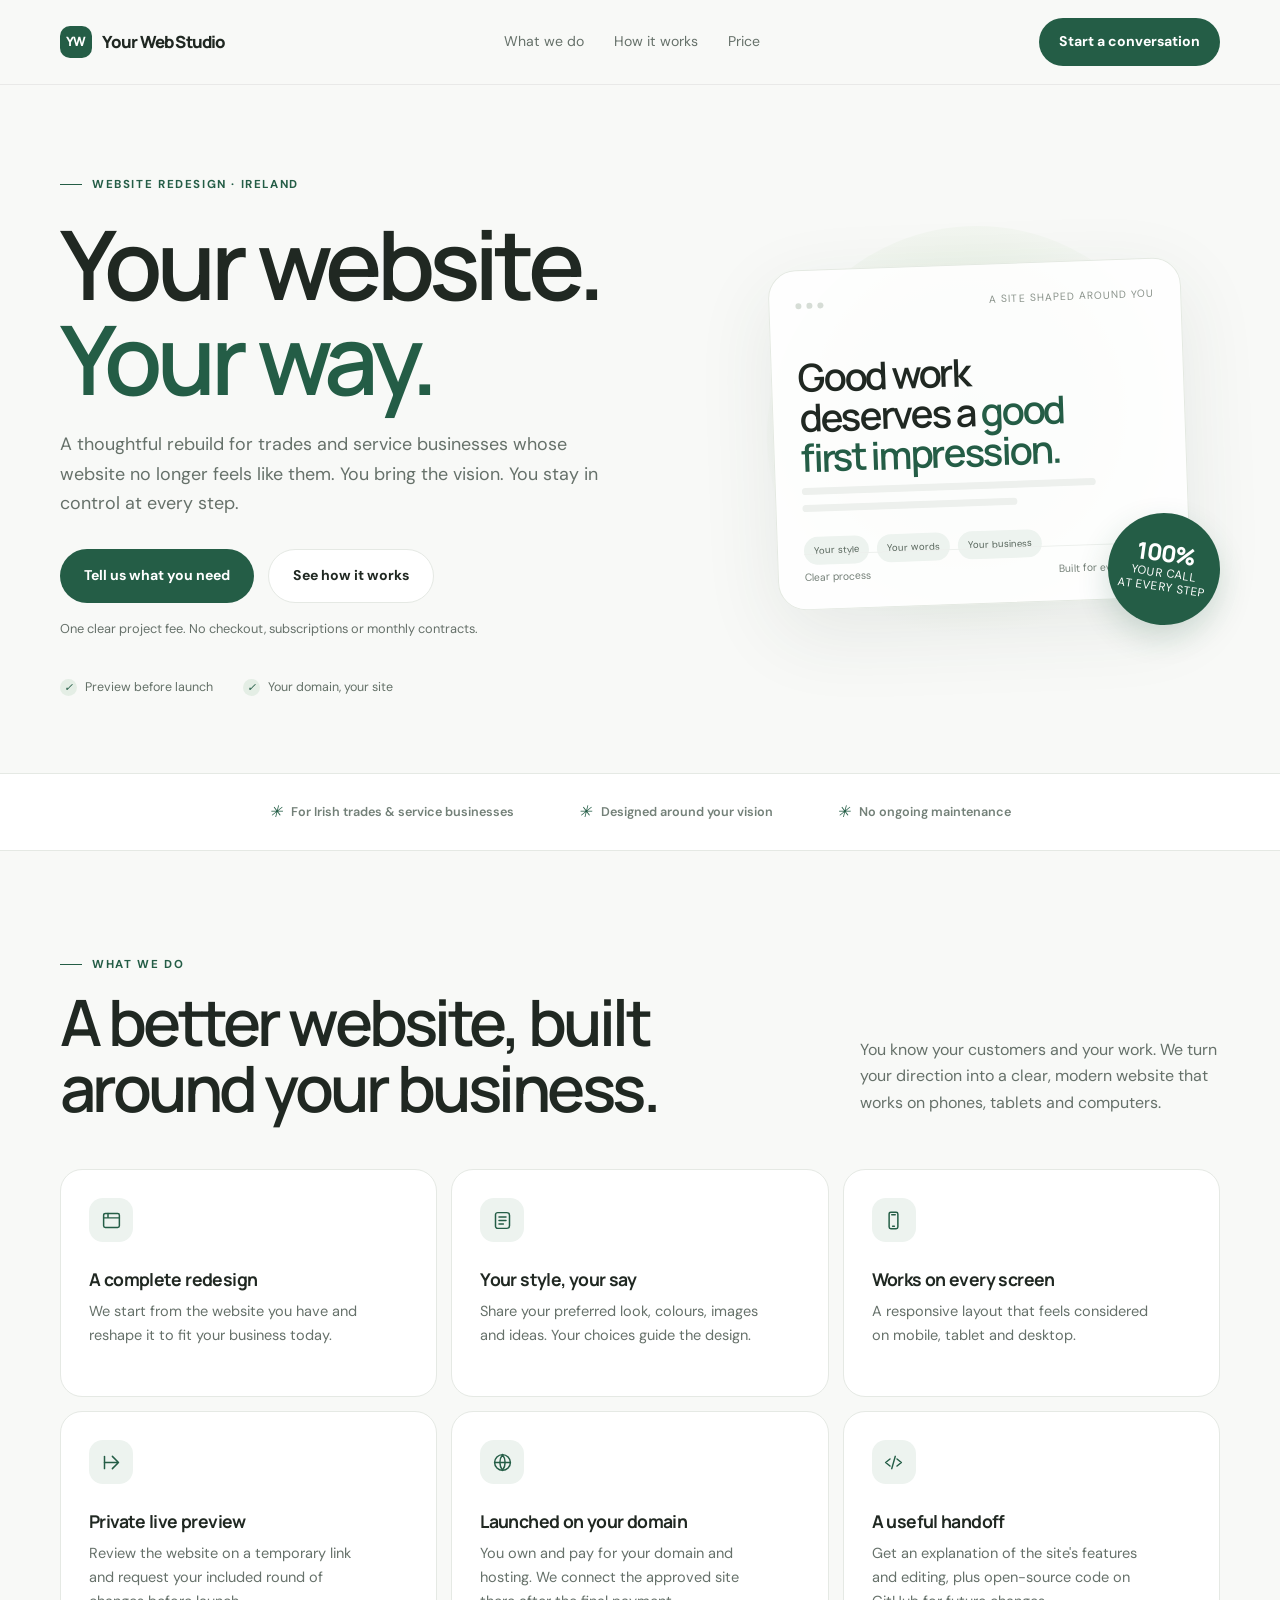
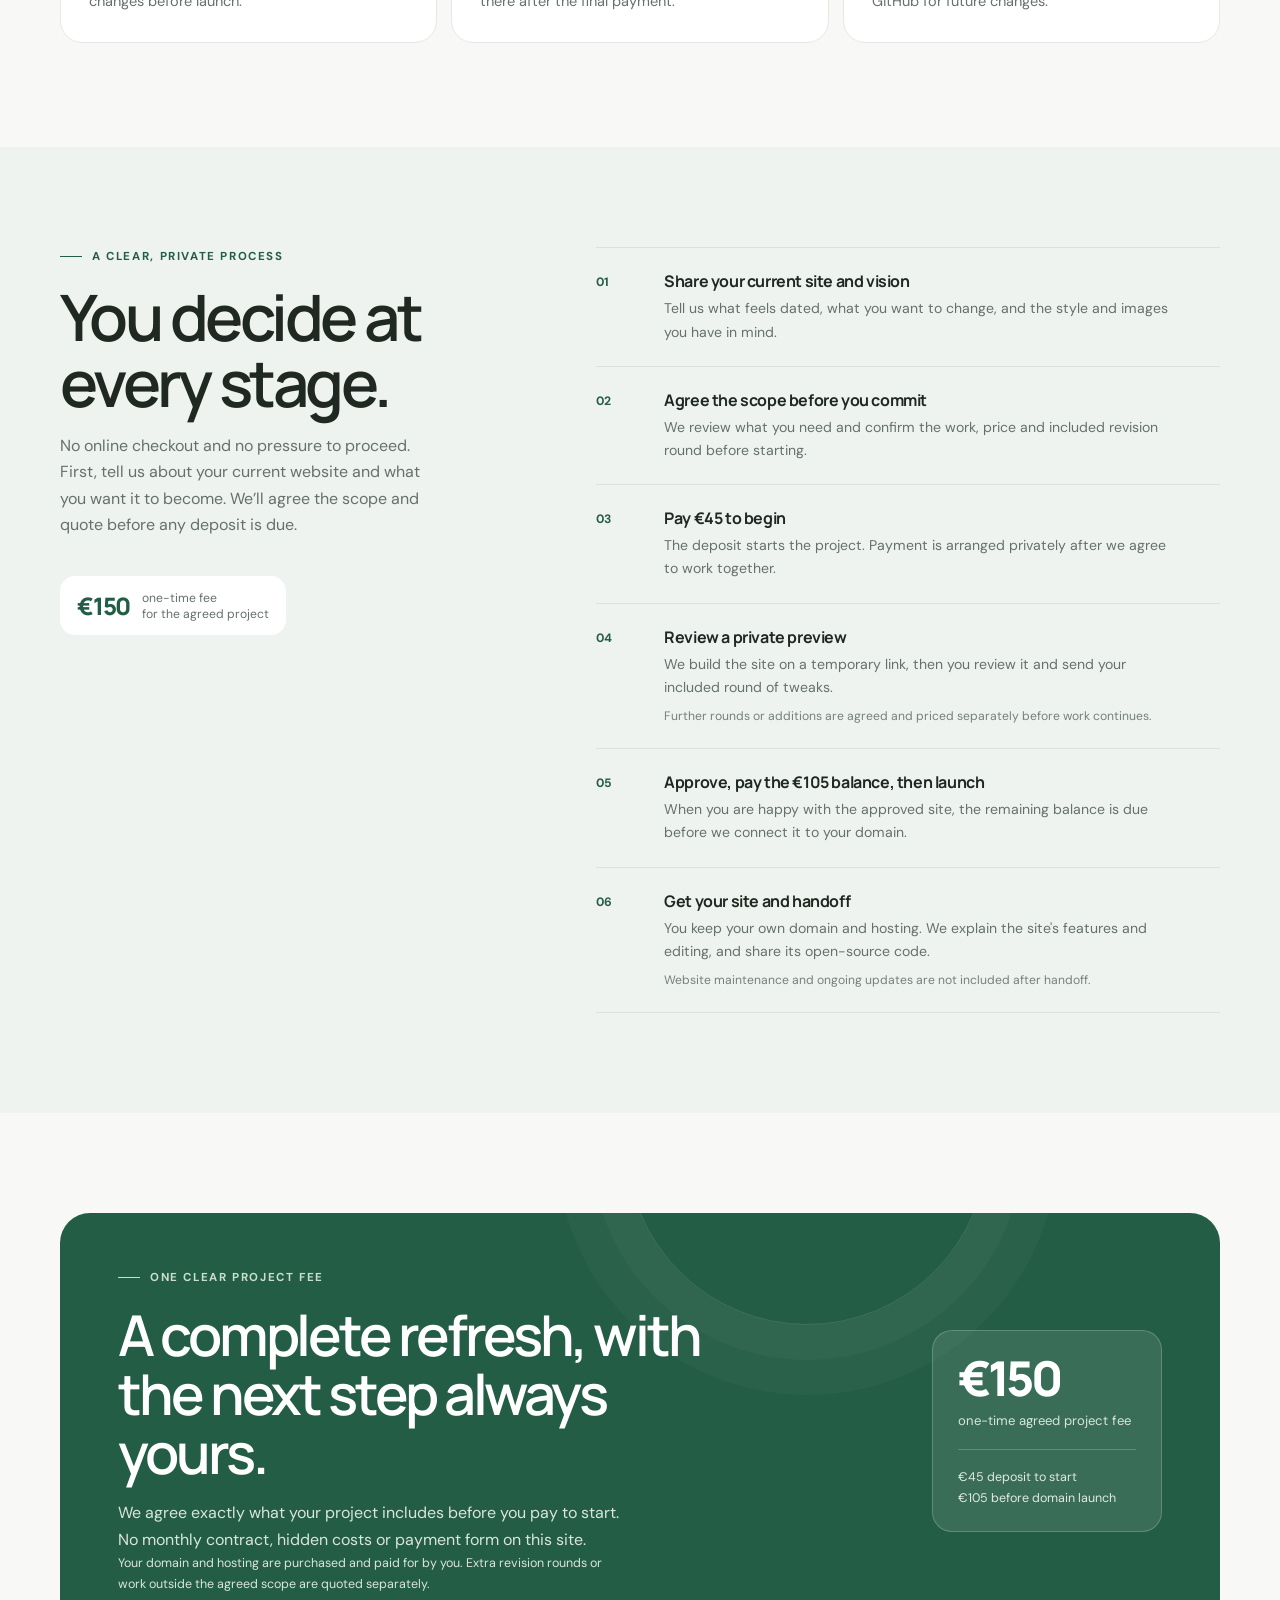
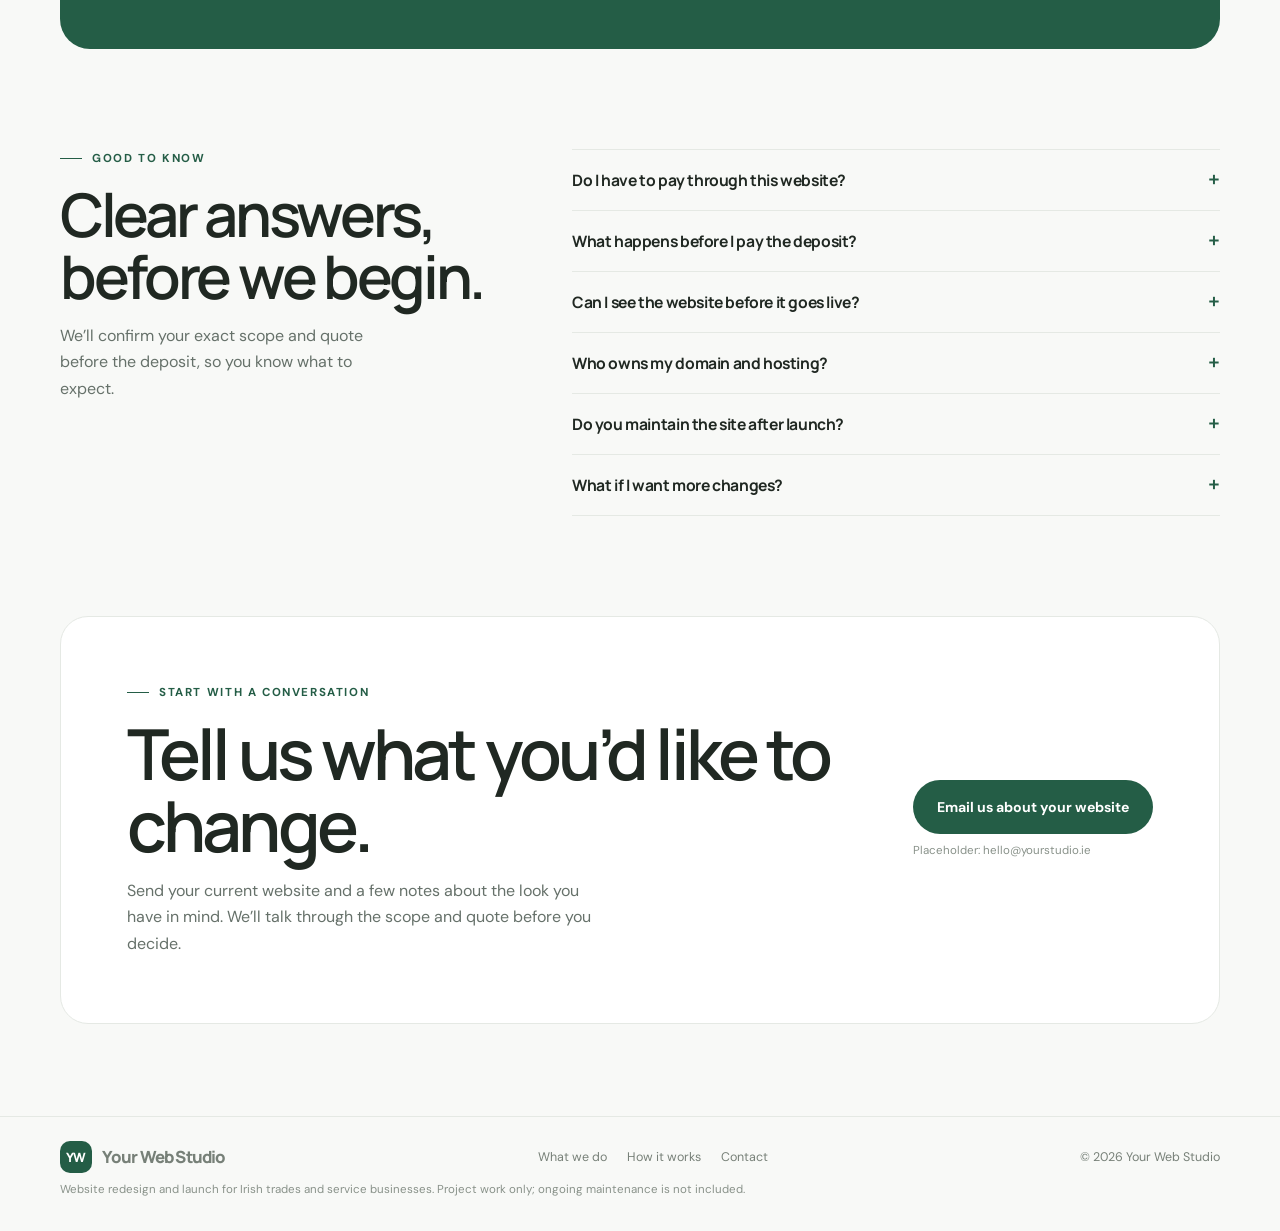
==== index.html @ f02bf354 "Build responsive website redesign landing page" ====
<!doctype html>
<html lang="en">
<head>
  <meta charset="utf-8">
  <meta name="viewport" content="width=device-width, initial-scale=1">
  <meta name="theme-color" content="#f8f9f7">
  <meta name="description" content="A thoughtful website redesign for Irish trades and service businesses. One clear price, a private preview, and a handoff you can use.">
  <title>Your Web Studio — A website that feels like your business</title>
  <link rel="preconnect" href="https://fonts.googleapis.com">
  <link rel="preconnect" href="https://fonts.gstatic.com" crossorigin>
  <link href="https://fonts.googleapis.com/css2?family=DM+Sans:wght@400;500;600;700&family=Manrope:wght@400;500;600;700;800&display=swap" rel="stylesheet">
  <style>
    :root{--ink:#202822;--muted:#66716a;--line:#e5e9e4;--paper:#f8f9f7;--white:#fff;--green:#245d46;--green-dark:#194a37;--soft:#edf3ef;--lime:#d8e9c5;--max:1160px;--radius:22px}
    *{box-sizing:border-box}html{scroll-behavior:smooth}body{margin:0;background:var(--paper);color:var(--ink);font:16px/1.65 "DM Sans",system-ui,sans-serif;-webkit-font-smoothing:antialiased}a{color:inherit}button,a{touch-action:manipulation}.wrap{width:min(calc(100% - 48px),var(--max));margin-inline:auto}.serif{font-family:"Manrope","DM Sans",sans-serif;letter-spacing:-.055em}.eyebrow{display:flex;align-items:center;gap:10px;text-transform:uppercase;letter-spacing:.14em;font-size:.72rem;font-weight:700;color:var(--green)}.eyebrow:before{content:"";width:22px;height:1px;background:currentColor}.topbar{padding:18px 0;border-bottom:1px solid rgba(32,40,34,.07)}.nav{display:flex;align-items:center;justify-content:space-between;gap:20px}.brand{font-family:"Manrope",sans-serif;font-weight:800;font-size:1.05rem;letter-spacing:-.05em;text-decoration:none;display:flex;align-items:center;gap:10px}.brand-mark{width:32px;height:32px;background:var(--green);border-radius:10px;display:grid;place-items:center;color:white;font-size:.8rem;letter-spacing:-.04em}.nav-links{display:flex;align-items:center;gap:30px}.nav-links a{font-size:.88rem;color:var(--muted);text-decoration:none}.nav-links a:hover,.nav-links a:focus-visible{color:var(--green)}.nav-cta,.button{display:inline-flex;align-items:center;justify-content:center;min-height:48px;padding:0 20px;border-radius:999px;text-decoration:none;font-weight:700;font-size:.88rem;transition:transform .18s ease,background .18s ease,color .18s ease}.nav-cta,.button-primary{background:var(--green);color:#fff}.nav-cta:hover,.button-primary:hover{background:var(--green-dark);transform:translateY(-1px)}.hero{padding:90px 0 76px;position:relative;overflow:hidden}.hero-grid{display:grid;grid-template-columns:1.12fr .88fr;align-items:center;gap:56px}.hero-copy{max-width:660px}.hero h1{font-size:clamp(3.2rem,7.5vw,6.25rem);line-height:.99;font-weight:600;margin:22px 0 24px}.hero h1 em{font-style:normal;color:var(--green)}.hero-copy>p{color:var(--muted);font-size:1.12rem;max-width:550px;margin:0 0 30px}.button-row{display:flex;align-items:center;gap:14px;flex-wrap:wrap}.button{min-height:54px;padding-inline:24px}.button-secondary{border:1px solid var(--line);background:#fff}.button-secondary:hover{border-color:#c5d1c8}.hero-note{font-size:.8rem;color:var(--muted);margin-top:15px}.hero-art{min-height:420px;position:relative;display:grid;place-items:center}.art-halo{position:absolute;width:min(100%,420px);aspect-ratio:1;border-radius:50%;background:radial-gradient(circle at 48% 44%,#e2eee3 0,#edf3ea 46%,rgba(237,243,234,0) 70%)}.art-card{z-index:1;position:absolute;inset:9% 7% 10% 8%;border:1px solid #e4e9e2;border-radius:28px;background:rgba(255,255,255,.88);box-shadow:0 24px 80px rgba(43,71,54,.09);padding:26px;transform:rotate(-2deg)}.art-top{display:flex;align-items:center;justify-content:space-between}.art-dots{display:flex;gap:5px}.art-dots span{width:6px;height:6px;background:#d6ddd6;border-radius:50%}.art-label{font-size:.65rem;color:#8a938b;letter-spacing:.1em;text-transform:uppercase}.art-heading{margin:44px 0 10px;font:600 clamp(1.8rem,3vw,2.8rem)/1.04 "Manrope",sans-serif;letter-spacing:-.06em;max-width:290px}.art-heading span{color:var(--green)}.art-line{height:7px;border-radius:9px;background:#edf0ed;margin-top:10px}.art-line.short{width:60%}.art-line.mid{width:82%}.art-pills{display:flex;gap:8px;margin-top:25px}.art-pills span{font-size:.6rem;color:#56645a;background:#edf3ef;border-radius:20px;padding:6px 10px}.art-footer{position:absolute;bottom:23px;left:26px;right:26px;border-top:1px solid #edf0ed;padding-top:14px;display:flex;justify-content:space-between;color:#758078;font-size:.65rem}.art-stamp{position:absolute;right:0;bottom:5%;z-index:2;width:112px;height:112px;border-radius:50%;background:var(--green);color:white;display:grid;place-items:center;text-align:center;font-size:.72rem;line-height:1.3;letter-spacing:.04em;text-transform:uppercase;transform:rotate(8deg);box-shadow:0 12px 30px #245d4630}.art-stamp b{font:800 1.45rem/1 "Manrope";letter-spacing:-.06em}.trust-row{display:flex;gap:30px;align-items:center;margin-top:38px;color:#637067;font-size:.78rem}.trust-row span{display:flex;align-items:center;gap:8px}.check{width:17px;height:17px;border-radius:50%;display:grid;place-items:center;background:#e4eee5;color:var(--green);font-size:.68rem;font-weight:700}
    .ticker{border-block:1px solid var(--line);background:#fff}.ticker-inner{min-height:76px;display:flex;align-items:center;justify-content:center;gap:clamp(22px,5vw,70px);flex-wrap:wrap;color:#738078;font-size:.79rem;font-weight:600}.ticker-inner span{display:flex;align-items:center;gap:9px}.tiny-star{color:var(--green);font-size:1rem}
    section{scroll-margin-top:30px}.section{padding:104px 0}.section-heading{display:flex;align-items:end;justify-content:space-between;gap:40px;margin-bottom:48px}.section-heading h2{max-width:620px;font-size:clamp(2.4rem,5vw,4.3rem);line-height:1.03;font-weight:600;margin:15px 0 0}.section-heading>p{max-width:360px;color:var(--muted);margin:0 0 5px}.service-grid{display:grid;grid-template-columns:repeat(3,1fr);gap:14px}.service-card{background:#fff;border:1px solid var(--line);border-radius:var(--radius);padding:28px;min-height:228px}.service-card .icon{width:44px;height:44px;display:grid;place-items:center;background:var(--soft);color:var(--green);border-radius:14px;margin-bottom:25px}.service-card svg{width:21px;height:21px;stroke:currentColor;fill:none;stroke-width:1.7;stroke-linecap:round;stroke-linejoin:round}.service-card h3{font:700 1.1rem "Manrope",sans-serif;letter-spacing:-.035em;margin:0 0 9px}.service-card p{font-size:.91rem;color:var(--muted);margin:0;max-width:290px}
    .process{background:#eef3ef;padding:100px 0}.process-layout{display:grid;grid-template-columns:.85fr 1.15fr;gap:75px}.process-intro h2{font-size:clamp(2.5rem,5vw,4.5rem);line-height:1.02;font-weight:600;margin:18px 0}.process-intro p{color:var(--muted);max-width:380px}.process-price{display:inline-flex;align-items:center;gap:12px;background:white;border-radius:15px;padding:13px 17px;margin-top:22px}.process-price strong{font:800 1.5rem "Manrope";letter-spacing:-.05em;color:var(--green)}.process-price span{font-size:.76rem;color:var(--muted);line-height:1.35}.steps{border-top:1px solid #d8e2d9}.step{display:grid;grid-template-columns:52px 1fr;gap:16px;padding:22px 0;border-bottom:1px solid #d8e2d9}.step-num{font-size:.76rem;color:var(--green);font-weight:700;padding-top:2px}.step h3{font:700 1rem "Manrope";letter-spacing:-.025em;margin:0 0 5px}.step p{font-size:.88rem;color:var(--muted);margin:0;max-width:510px}.step small{display:block;color:#768079;font-size:.76rem;margin-top:7px}
    .offer{padding:100px 0}.offer-box{position:relative;overflow:hidden;background:var(--green);color:white;border-radius:30px;padding:55px 58px;display:grid;grid-template-columns:1fr auto;gap:35px;align-items:center}.offer-box:after{content:"";position:absolute;width:360px;height:360px;border:1px solid rgba(255,255,255,.12);border-radius:50%;right:20%;top:-250px;box-shadow:0 0 0 35px rgba(255,255,255,.03),0 0 0 70px rgba(255,255,255,.025)}.offer-copy,.offer-price{position:relative;z-index:1}.offer-copy .eyebrow{color:#c9dfcd}.offer-copy h2{font-size:clamp(2.2rem,4.4vw,3.7rem);line-height:1.05;font-weight:600;max-width:600px;margin:18px 0}.offer-copy p{color:#d9e5dc;max-width:510px;margin:0}.offer-price{min-width:230px;padding:23px 25px;background:rgba(255,255,255,.1);border:1px solid rgba(255,255,255,.2);border-radius:20px}.offer-price strong{display:block;font:800 3rem/1 "Manrope";letter-spacing:-.07em}.offer-price span{display:block;color:#d9e5dc;font-size:.82rem;margin-top:8px}.offer-price hr{border:0;border-top:1px solid rgba(255,255,255,.2);margin:17px 0}.offer-price .small{font-size:.78rem;color:#e1e9e2;margin-top:0}.offer-disclaimer{font-size:.78rem;color:#d2e0d6;margin:15px 0 0}
    .faq-section{padding:0 0 100px}.faq-layout{display:grid;grid-template-columns:.8fr 1.2fr;gap:80px}.faq-heading h2{font-size:clamp(2.5rem,4.7vw,4rem);line-height:1.02;font-weight:600;margin:16px 0}.faq-heading p{color:var(--muted);max-width:340px}.faq-list{border-top:1px solid var(--line)}details{border-bottom:1px solid var(--line);padding:19px 0}summary{cursor:pointer;list-style:none;display:flex;justify-content:space-between;gap:24px;font:700 .98rem "Manrope";letter-spacing:-.025em}summary::-webkit-details-marker{display:none}.plus{color:var(--green);font-size:1.3rem;line-height:1;transition:transform .2s}details[open] .plus{transform:rotate(45deg)}details p{color:var(--muted);font-size:.9rem;max-width:600px;margin:12px 30px 0 0}
    .contact{padding:0 0 92px}.contact-box{background:#fff;border:1px solid var(--line);border-radius:28px;padding:clamp(32px,6vw,66px);display:flex;align-items:center;justify-content:space-between;gap:35px}.contact-box h2{font-size:clamp(2.5rem,5.5vw,4.5rem);line-height:1.02;font-weight:600;margin:16px 0}.contact-box p{margin:0;color:var(--muted);max-width:470px}.contact-action{flex:0 0 auto}.contact-action .button{white-space:nowrap}.footer{border-top:1px solid var(--line);padding:24px 0 32px}.footer-inner{display:flex;align-items:center;justify-content:space-between;gap:20px;color:#778078;font-size:.78rem}.footer-links{display:flex;gap:20px}.footer-links a{text-decoration:none}.footer-note{font-size:.72rem;color:#89928a;margin-top:7px}.no-js .nav-links{display:flex}
    :focus-visible{outline:3px solid #a1c59f;outline-offset:3px}
    @media(max-width:900px){.hero{padding-top:70px}.hero-grid{grid-template-columns:1fr 1fr;gap:22px}.hero h1{font-size:clamp(3rem,8vw,5.2rem)}.hero-art{min-height:360px}.section{padding:82px 0}.process-layout{gap:40px}.offer-box{padding:44px 38px}.faq-layout{gap:45px}}
    @media(max-width:680px){.wrap{width:min(calc(100% - 36px),var(--max))}.topbar{padding:13px 0}.nav-links{display:none}.nav-cta{min-height:42px;padding:0 15px;font-size:.8rem}.hero{padding:56px 0 54px}.hero-grid{grid-template-columns:1fr;gap:28px}.hero h1{font-size:clamp(3rem,15vw,4.35rem);max-width:600px}.hero-copy>p{font-size:1rem}.hero-art{min-height:315px;max-width:420px;width:100%;margin-inline:auto}.art-card{inset:8% 7% 11% 7%;padding:21px}.art-heading{margin-top:34px}.art-stamp{width:88px;height:88px;font-size:.61rem;right:0}.art-stamp b{font-size:1.2rem}.trust-row{gap:13px;flex-wrap:wrap;margin-top:26px}.ticker-inner{justify-content:flex-start;padding:18px 0;gap:14px 24px}.ticker-inner span{font-size:.74rem}.section{padding:72px 0}.section-heading{display:block;margin-bottom:30px}.section-heading>p{margin-top:18px}.service-grid{grid-template-columns:1fr}.service-card{min-height:auto;padding:24px}.service-card .icon{margin-bottom:18px}.process{padding:72px 0}.process-layout{grid-template-columns:1fr;gap:36px}.step{grid-template-columns:38px 1fr;gap:12px;padding:18px 0}.offer{padding:72px 0}.offer-box{grid-template-columns:1fr;padding:34px 25px;gap:24px;border-radius:24px}.offer-price{min-width:0;max-width:300px}.faq-section{padding-bottom:72px}.faq-layout{grid-template-columns:1fr;gap:28px}.contact{padding-bottom:64px}.contact-box{display:block;padding:30px 24px;border-radius:23px}.contact-action{margin-top:23px}.contact-action .button{width:100%}.footer-inner{align-items:flex-start;flex-direction:column}.footer-links{gap:18px}}
    @media(prefers-reduced-motion:reduce){html{scroll-behavior:auto}*,*::before,*::after{transition:none!important;animation:none!important}}
  </style>
</head>
<body>
  <header class="topbar">
    <div class="wrap nav">
      <a class="brand" href="#top" aria-label="Your Web Studio home"><span class="brand-mark">YW</span><span>Your Web Studio</span></a>
      <nav class="nav-links" aria-label="Main navigation"><a href="#services">What we do</a><a href="#process">How it works</a><a href="#price">Price</a></nav>
      <a class="nav-cta" href="#contact">Start a conversation</a>
    </div>
  </header>
  <main id="top">
    <section class="hero">
      <div class="wrap hero-grid">
        <div class="hero-copy">
          <div class="eyebrow">Website redesign · Ireland</div>
          <h1 class="serif">Your website.<br><em>Your way.</em></h1>
          <p>A thoughtful rebuild for trades and service businesses whose website no longer feels like them. You bring the vision. You stay in control at every step.</p>
          <div class="button-row"><a class="button button-primary" href="#contact">Tell us what you need</a><a class="button button-secondary" href="#process">See how it works</a></div>
          <div class="hero-note">One clear project fee. No checkout, subscriptions or monthly contracts.</div>
          <div class="trust-row"><span><i class="check">✓</i> Preview before launch</span><span><i class="check">✓</i> Your domain, your site</span></div>
        </div>
        <div class="hero-art" aria-hidden="true">
          <div class="art-halo"></div>
          <div class="art-card">
            <div class="art-top"><div class="art-dots"><span></span><span></span><span></span></div><div class="art-label">A site shaped around you</div></div>
            <div class="art-heading">Good work<br>deserves a <span>good first impression.</span></div>
            <div class="art-line mid"></div><div class="art-line short"></div>
            <div class="art-pills"><span>Your style</span><span>Your words</span><span>Your business</span></div>
            <div class="art-footer"><span>Clear process</span><span>Built for every screen</span></div>
          </div>
          <div class="art-stamp"><div><b>100%</b><br>your call<br>at every step</div></div>
        </div>
      </div>
    </section>
    <div class="ticker"><div class="wrap ticker-inner"><span><i class="tiny-star">✳</i> For Irish trades & service businesses</span><span><i class="tiny-star">✳</i> Designed around your vision</span><span><i class="tiny-star">✳</i> No ongoing maintenance</span></div></div>
    <section class="section" id="services">
      <div class="wrap">
        <div class="section-heading"><div><div class="eyebrow">What we do</div><h2 class="serif">A better website, built around your business.</h2></div><p>You know your customers and your work. We turn your direction into a clear, modern website that works on phones, tablets and computers.</p></div>
        <div class="service-grid">
          <article class="service-card"><div class="icon"><svg viewBox="0 0 24 24"><rect x="3" y="4" width="18" height="16" rx="2"/><path d="M3 9h18M8 4v5"/></svg></div><h3>A complete redesign</h3><p>We start from the website you have and reshape it to fit your business today.</p></article>
          <article class="service-card"><div class="icon"><svg viewBox="0 0 24 24"><path d="M4 5.5A2.5 2.5 0 0 1 6.5 3H17a3 3 0 0 1 3 3v12a3 3 0 0 1-3 3H6.5A2.5 2.5 0 0 1 4 18.5z"/><path d="M8 8h8M8 12h8M8 16h5"/></svg></div><h3>Your style, your say</h3><p>Share your preferred look, colours, images and ideas. Your choices guide the design.</p></article>
          <article class="service-card"><div class="icon"><svg viewBox="0 0 24 24"><rect x="7" y="2.5" width="10" height="19" rx="2"/><path d="M10 5.5h4M11 18.5h2"/></svg></div><h3>Works on every screen</h3><p>A responsive layout that feels considered on mobile, tablet and desktop.</p></article>
          <article class="service-card"><div class="icon"><svg viewBox="0 0 24 24"><path d="M4 12h16M13 5l7 7-7 7"/><path d="M4 5v14"/></svg></div><h3>Private live preview</h3><p>Review the website on a temporary link and request your included round of changes before launch.</p></article>
          <article class="service-card"><div class="icon"><svg viewBox="0 0 24 24"><circle cx="12" cy="12" r="9"/><path d="M3 12h18M12 3a15 15 0 0 1 0 18M12 3a15 15 0 0 0 0 18"/></svg></div><h3>Launched on your domain</h3><p>You own and pay for your domain and hosting. We connect the approved site there after the final payment.</p></article>
          <article class="service-card"><div class="icon"><svg viewBox="0 0 24 24"><path d="M8 8 3 12l5 4M16 8l5 4-5 4M14 5l-4 14"/></svg></div><h3>A useful handoff</h3><p>Get an explanation of the site's features and editing, plus open-source code on GitHub for future changes.</p></article>
        </div>
      </div>
    </section>
    <section class="process" id="process">
      <div class="wrap process-layout">
        <div class="process-intro"><div class="eyebrow">A clear, private process</div><h2 class="serif">You decide at every stage.</h2><p>No online checkout and no pressure to proceed. First, tell us about your current website and what you want it to become. We’ll agree the scope and quote before any deposit is due.</p><div class="process-price"><strong>€150</strong><span>one-time fee<br>for the agreed project</span></div></div>
        <div class="steps">
          <article class="step"><div class="step-num">01</div><div><h3>Share your current site and vision</h3><p>Tell us what feels dated, what you want to change, and the style and images you have in mind.</p></div></article>
          <article class="step"><div class="step-num">02</div><div><h3>Agree the scope before you commit</h3><p>We review what you need and confirm the work, price and included revision round before starting.</p></div></article>
          <article class="step"><div class="step-num">03</div><div><h3>Pay €45 to begin</h3><p>The deposit starts the project. Payment is arranged privately after we agree to work together.</p></div></article>
          <article class="step"><div class="step-num">04</div><div><h3>Review a private preview</h3><p>We build the site on a temporary link, then you review it and send your included round of tweaks.</p><small>Further rounds or additions are agreed and priced separately before work continues.</small></div></article>
          <article class="step"><div class="step-num">05</div><div><h3>Approve, pay the €105 balance, then launch</h3><p>When you are happy with the approved site, the remaining balance is due before we connect it to your domain.</p></div></article>
          <article class="step"><div class="step-num">06</div><div><h3>Get your site and handoff</h3><p>You keep your own domain and hosting. We explain the site's features and editing, and share its open-source code.</p><small>Website maintenance and ongoing updates are not included after handoff.</small></div></article>
        </div>
      </div>
    </section>
    <section class="offer" id="price">
      <div class="wrap"><div class="offer-box"><div class="offer-copy"><div class="eyebrow">One clear project fee</div><h2 class="serif">A complete refresh, with the next step always yours.</h2><p>We agree exactly what your project includes before you pay to start. No monthly contract, hidden costs or payment form on this site.</p><p class="offer-disclaimer">Your domain and hosting are purchased and paid for by you. Extra revision rounds or work outside the agreed scope are quoted separately.</p></div><div class="offer-price"><strong>€150</strong><span>one-time agreed project fee</span><hr><span class="small">€45 deposit to start<br>€105 before domain launch</span></div></div></div>
    </section>
    <section class="faq-section"><div class="wrap faq-layout"><div class="faq-heading"><div class="eyebrow">Good to know</div><h2 class="serif">Clear answers, before we begin.</h2><p>We’ll confirm your exact scope and quote before the deposit, so you know what to expect.</p></div><div class="faq-list">
      <details><summary>Do I have to pay through this website?<span class="plus">+</span></summary><p>No. There is no checkout here. If we agree to work together, we’ll arrange payment privately using a method that works for you.</p></details>
      <details><summary>What happens before I pay the deposit?<span class="plus">+</span></summary><p>You share your current website and your ideas. We discuss what you need and agree the project scope, price and included revision round first.</p></details>
      <details><summary>Can I see the website before it goes live?<span class="plus">+</span></summary><p>Yes. You receive a private preview on a temporary link. The site moves to your domain after you approve it and pay the remaining €105.</p></details>
      <details><summary>Who owns my domain and hosting?<span class="plus">+</span></summary><p>You do. You purchase and pay for them directly, then provide access securely when it is time to connect the finished site. Never send passwords through a public message.</p></details>
      <details><summary>Do you maintain the site after launch?<span class="plus">+</span></summary><p>No. The project ends at handoff. We explain the site's features and editing, and provide the open-source code so it can be changed in future.</p></details>
      <details><summary>What if I want more changes?<span class="plus">+</span></summary><p>One revision round is included in the agreed project. If you want extra rounds or work beyond the agreed scope, we’ll confirm the additional price before doing it.</p></details>
    </div></div></section>
    <section class="contact" id="contact"><div class="wrap"><div class="contact-box"><div><div class="eyebrow">Start with a conversation</div><h2 class="serif">Tell us what you’d like to change.</h2><p>Send your current website and a few notes about the look you have in mind. We’ll talk through the scope and quote before you decide.</p></div><div class="contact-action"><a class="button button-primary" href="mailto:hello@yourstudio.ie?subject=Website%20redesign%20enquiry">Email us about your website</a><div class="footer-note">Placeholder: hello@yourstudio.ie</div></div></div></div></section>
  </main>
  <footer class="footer"><div class="wrap"><div class="footer-inner"><a class="brand" href="#top"><span class="brand-mark">YW</span><span>Your Web Studio</span></a><div class="footer-links"><a href="#services">What we do</a><a href="#process">How it works</a><a href="#contact">Contact</a></div><span>© <span id="year"></span> Your Web Studio</span></div><div class="footer-note">Website redesign and launch for Irish trades and service businesses. Project work only; ongoing maintenance is not included.</div></div></footer>
  <script>document.getElementById('year').textContent=new Date().getFullYear();</script>
</body>
</html>
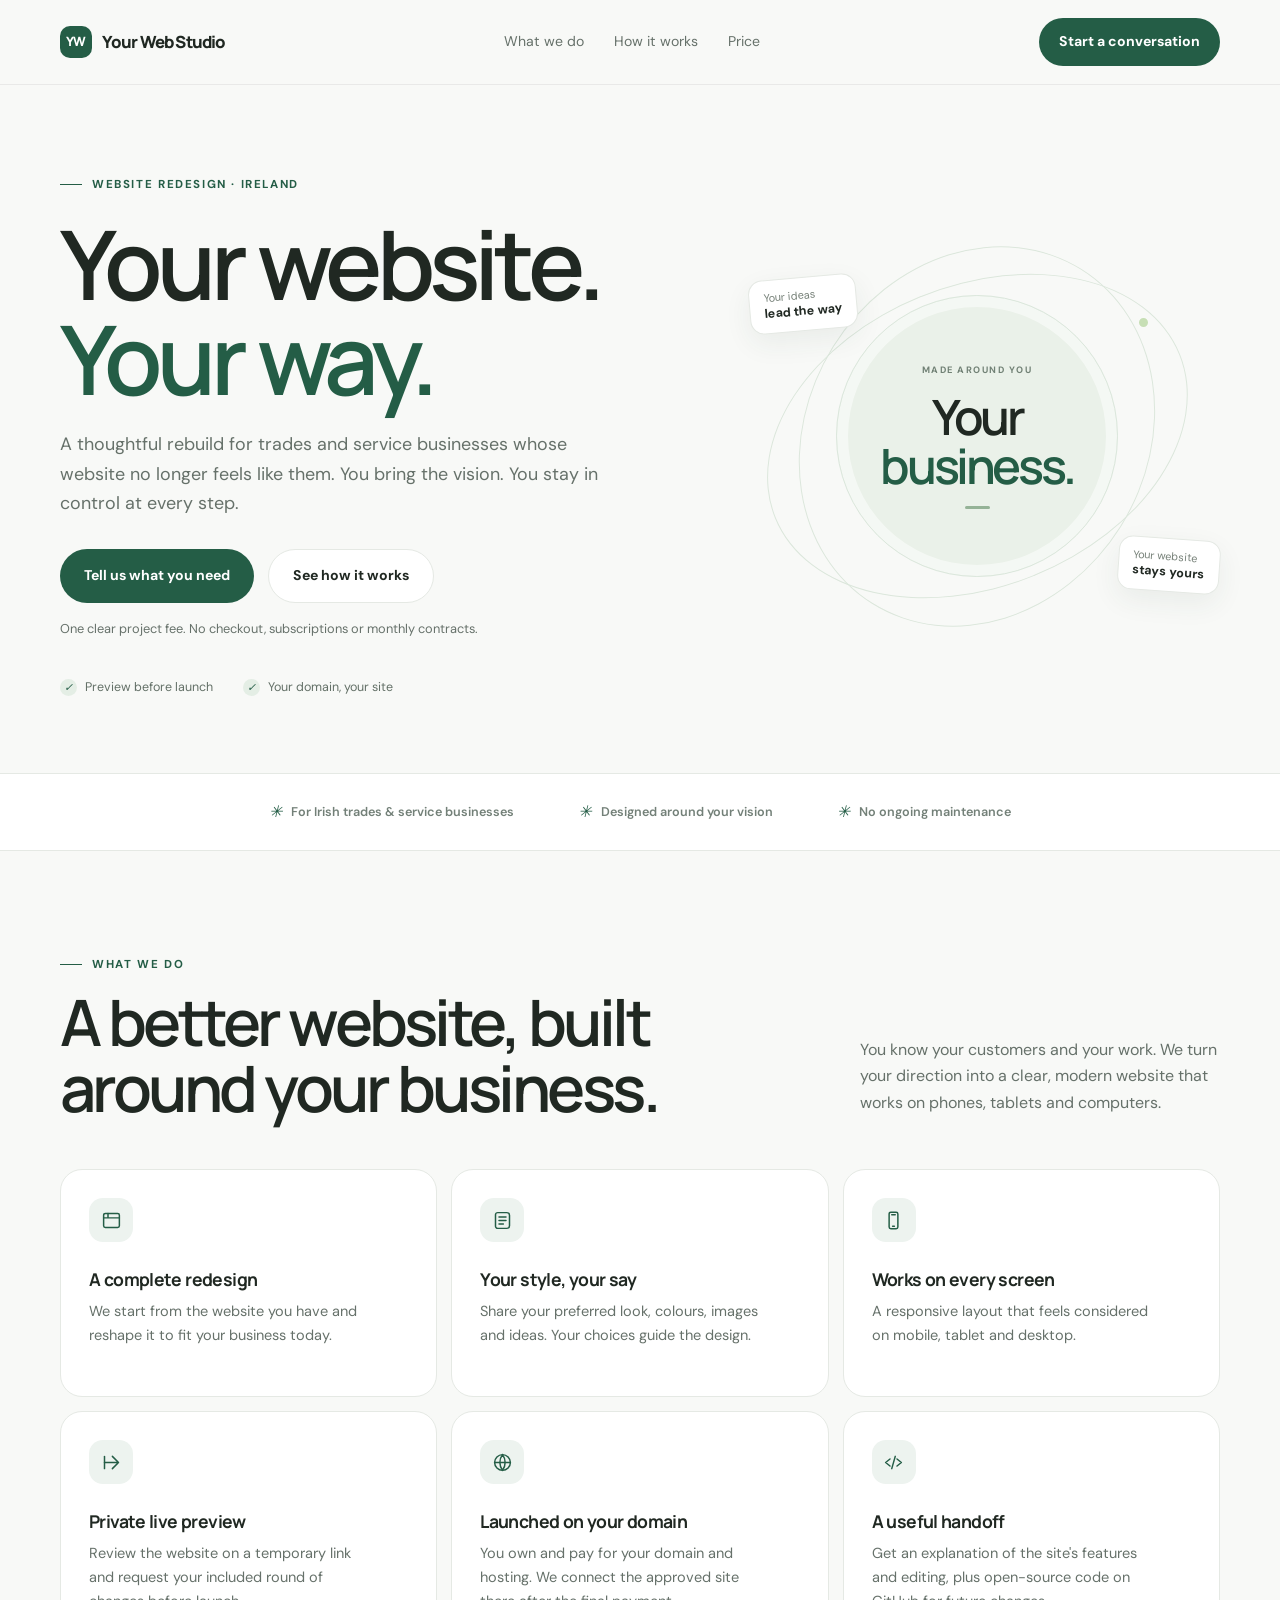
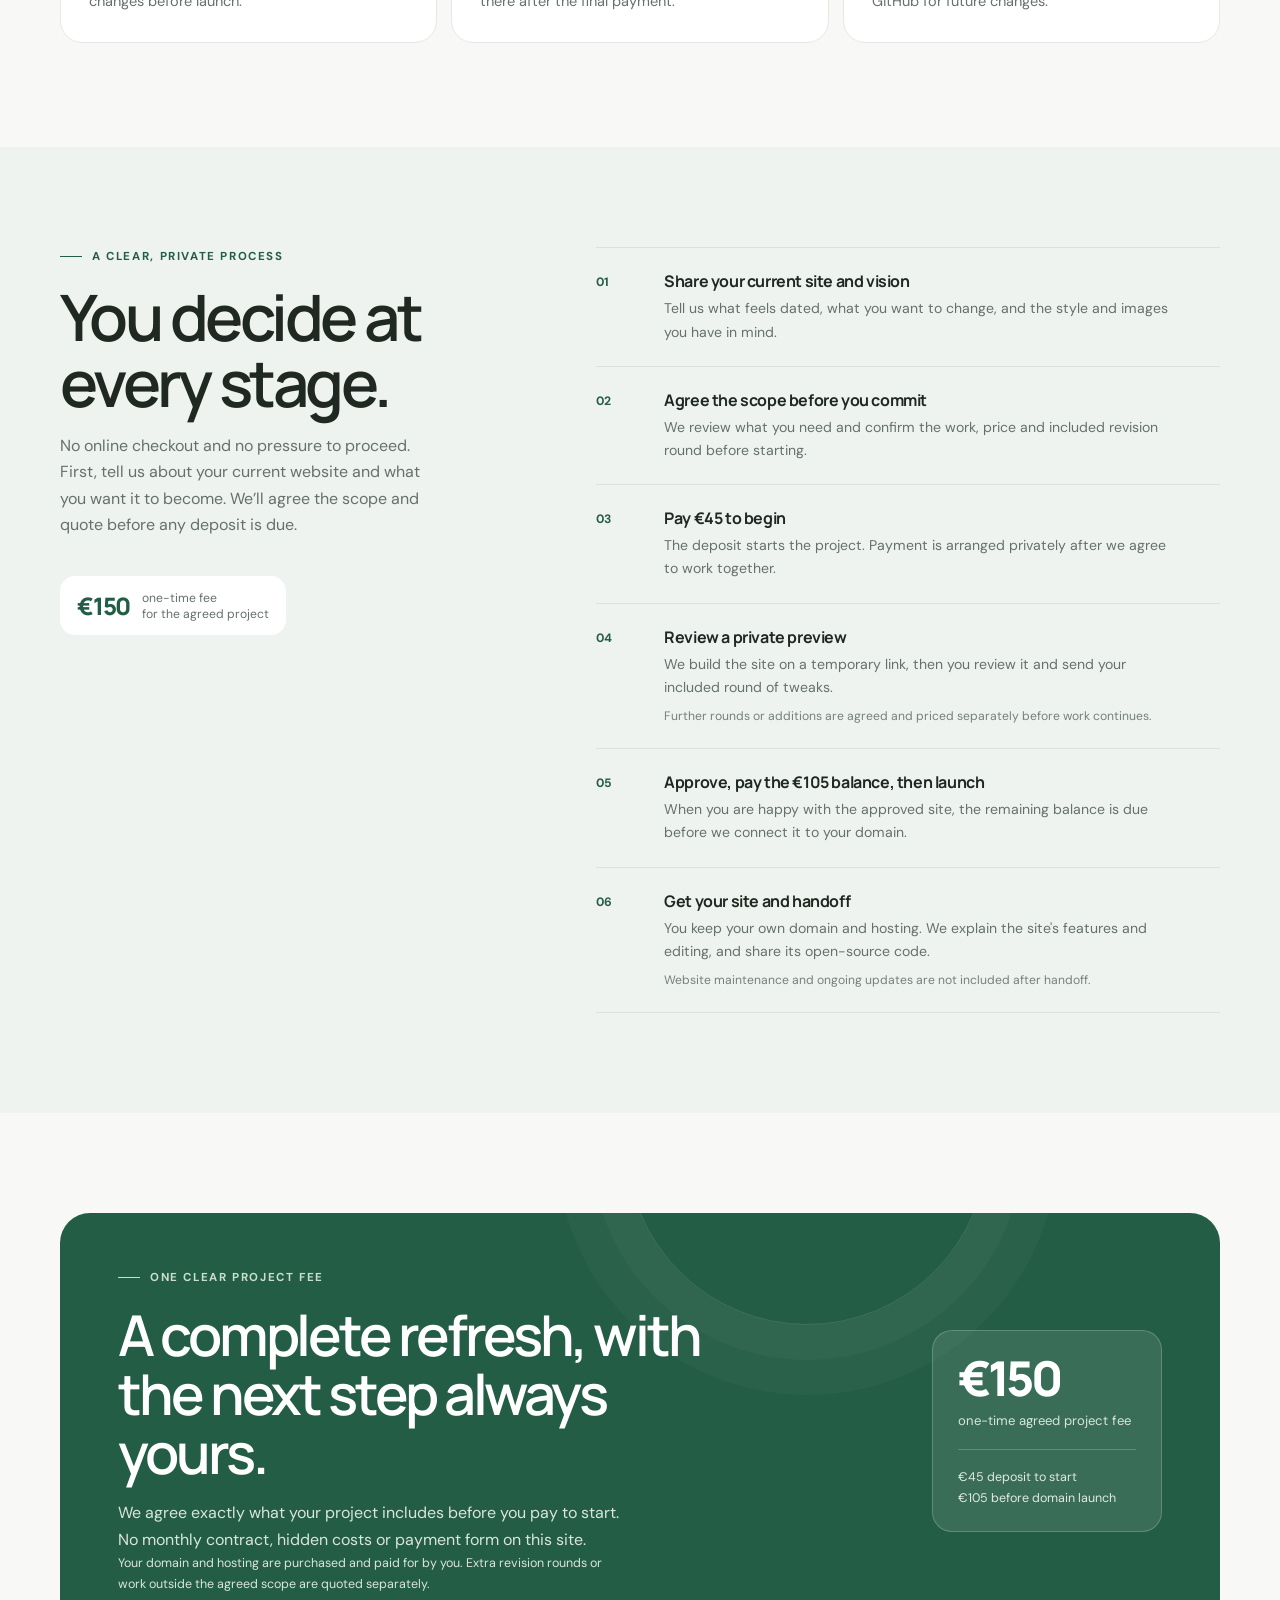
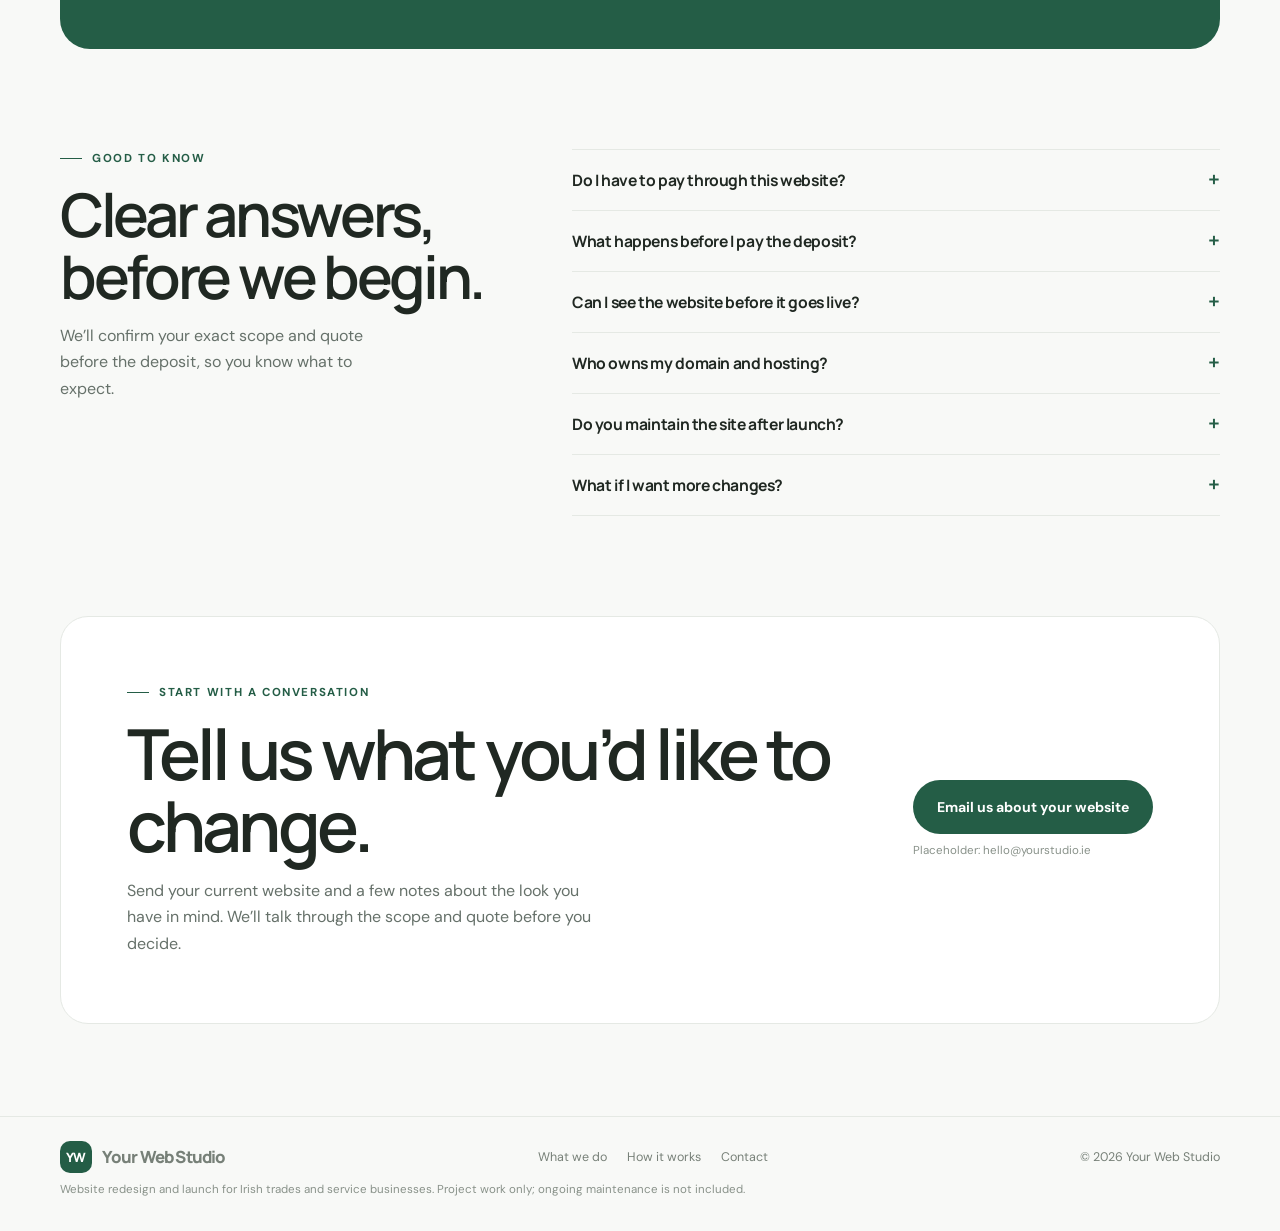
==== commit 1b5423c4: "Replace hero mockup with abstract brand visual" ====
--- a/index.html
+++ b/index.html
@@ -11,7 +11,7 @@
   <link href="https://fonts.googleapis.com/css2?family=DM+Sans:wght@400;500;600;700&family=Manrope:wght@400;500;600;700;800&display=swap" rel="stylesheet">
   <style>
     :root{--ink:#202822;--muted:#66716a;--line:#e5e9e4;--paper:#f8f9f7;--white:#fff;--green:#245d46;--green-dark:#194a37;--soft:#edf3ef;--lime:#d8e9c5;--max:1160px;--radius:22px}
-    *{box-sizing:border-box}html{scroll-behavior:smooth}body{margin:0;background:var(--paper);color:var(--ink);font:16px/1.65 "DM Sans",system-ui,sans-serif;-webkit-font-smoothing:antialiased}a{color:inherit}button,a{touch-action:manipulation}.wrap{width:min(calc(100% - 48px),var(--max));margin-inline:auto}.serif{font-family:"Manrope","DM Sans",sans-serif;letter-spacing:-.055em}.eyebrow{display:flex;align-items:center;gap:10px;text-transform:uppercase;letter-spacing:.14em;font-size:.72rem;font-weight:700;color:var(--green)}.eyebrow:before{content:"";width:22px;height:1px;background:currentColor}.topbar{padding:18px 0;border-bottom:1px solid rgba(32,40,34,.07)}.nav{display:flex;align-items:center;justify-content:space-between;gap:20px}.brand{font-family:"Manrope",sans-serif;font-weight:800;font-size:1.05rem;letter-spacing:-.05em;text-decoration:none;display:flex;align-items:center;gap:10px}.brand-mark{width:32px;height:32px;background:var(--green);border-radius:10px;display:grid;place-items:center;color:white;font-size:.8rem;letter-spacing:-.04em}.nav-links{display:flex;align-items:center;gap:30px}.nav-links a{font-size:.88rem;color:var(--muted);text-decoration:none}.nav-links a:hover,.nav-links a:focus-visible{color:var(--green)}.nav-cta,.button{display:inline-flex;align-items:center;justify-content:center;min-height:48px;padding:0 20px;border-radius:999px;text-decoration:none;font-weight:700;font-size:.88rem;transition:transform .18s ease,background .18s ease,color .18s ease}.nav-cta,.button-primary{background:var(--green);color:#fff}.nav-cta:hover,.button-primary:hover{background:var(--green-dark);transform:translateY(-1px)}.hero{padding:90px 0 76px;position:relative;overflow:hidden}.hero-grid{display:grid;grid-template-columns:1.12fr .88fr;align-items:center;gap:56px}.hero-copy{max-width:660px}.hero h1{font-size:clamp(3.2rem,7.5vw,6.25rem);line-height:.99;font-weight:600;margin:22px 0 24px}.hero h1 em{font-style:normal;color:var(--green)}.hero-copy>p{color:var(--muted);font-size:1.12rem;max-width:550px;margin:0 0 30px}.button-row{display:flex;align-items:center;gap:14px;flex-wrap:wrap}.button{min-height:54px;padding-inline:24px}.button-secondary{border:1px solid var(--line);background:#fff}.button-secondary:hover{border-color:#c5d1c8}.hero-note{font-size:.8rem;color:var(--muted);margin-top:15px}.hero-art{min-height:420px;position:relative;display:grid;place-items:center}.art-halo{position:absolute;width:min(100%,420px);aspect-ratio:1;border-radius:50%;background:radial-gradient(circle at 48% 44%,#e2eee3 0,#edf3ea 46%,rgba(237,243,234,0) 70%)}.art-card{z-index:1;position:absolute;inset:9% 7% 10% 8%;border:1px solid #e4e9e2;border-radius:28px;background:rgba(255,255,255,.88);box-shadow:0 24px 80px rgba(43,71,54,.09);padding:26px;transform:rotate(-2deg)}.art-top{display:flex;align-items:center;justify-content:space-between}.art-dots{display:flex;gap:5px}.art-dots span{width:6px;height:6px;background:#d6ddd6;border-radius:50%}.art-label{font-size:.65rem;color:#8a938b;letter-spacing:.1em;text-transform:uppercase}.art-heading{margin:44px 0 10px;font:600 clamp(1.8rem,3vw,2.8rem)/1.04 "Manrope",sans-serif;letter-spacing:-.06em;max-width:290px}.art-heading span{color:var(--green)}.art-line{height:7px;border-radius:9px;background:#edf0ed;margin-top:10px}.art-line.short{width:60%}.art-line.mid{width:82%}.art-pills{display:flex;gap:8px;margin-top:25px}.art-pills span{font-size:.6rem;color:#56645a;background:#edf3ef;border-radius:20px;padding:6px 10px}.art-footer{position:absolute;bottom:23px;left:26px;right:26px;border-top:1px solid #edf0ed;padding-top:14px;display:flex;justify-content:space-between;color:#758078;font-size:.65rem}.art-stamp{position:absolute;right:0;bottom:5%;z-index:2;width:112px;height:112px;border-radius:50%;background:var(--green);color:white;display:grid;place-items:center;text-align:center;font-size:.72rem;line-height:1.3;letter-spacing:.04em;text-transform:uppercase;transform:rotate(8deg);box-shadow:0 12px 30px #245d4630}.art-stamp b{font:800 1.45rem/1 "Manrope";letter-spacing:-.06em}.trust-row{display:flex;gap:30px;align-items:center;margin-top:38px;color:#637067;font-size:.78rem}.trust-row span{display:flex;align-items:center;gap:8px}.check{width:17px;height:17px;border-radius:50%;display:grid;place-items:center;background:#e4eee5;color:var(--green);font-size:.68rem;font-weight:700}
+    *{box-sizing:border-box}html{scroll-behavior:smooth}body{margin:0;background:var(--paper);color:var(--ink);font:16px/1.65 "DM Sans",system-ui,sans-serif;-webkit-font-smoothing:antialiased}a{color:inherit}button,a{touch-action:manipulation}.wrap{width:min(calc(100% - 48px),var(--max));margin-inline:auto}.serif{font-family:"Manrope","DM Sans",sans-serif;letter-spacing:-.055em}.eyebrow{display:flex;align-items:center;gap:10px;text-transform:uppercase;letter-spacing:.14em;font-size:.72rem;font-weight:700;color:var(--green)}.eyebrow:before{content:"";width:22px;height:1px;background:currentColor}.topbar{padding:18px 0;border-bottom:1px solid rgba(32,40,34,.07)}.nav{display:flex;align-items:center;justify-content:space-between;gap:20px}.brand{font-family:"Manrope",sans-serif;font-weight:800;font-size:1.05rem;letter-spacing:-.05em;text-decoration:none;display:flex;align-items:center;gap:10px}.brand-mark{width:32px;height:32px;background:var(--green);border-radius:10px;display:grid;place-items:center;color:white;font-size:.8rem;letter-spacing:-.04em}.nav-links{display:flex;align-items:center;gap:30px}.nav-links a{font-size:.88rem;color:var(--muted);text-decoration:none}.nav-links a:hover,.nav-links a:focus-visible{color:var(--green)}.nav-cta,.button{display:inline-flex;align-items:center;justify-content:center;min-height:48px;padding:0 20px;border-radius:999px;text-decoration:none;font-weight:700;font-size:.88rem;transition:transform .18s ease,background .18s ease,color .18s ease}.nav-cta,.button-primary{background:var(--green);color:#fff}.nav-cta:hover,.button-primary:hover{background:var(--green-dark);transform:translateY(-1px)}.hero{padding:90px 0 76px;position:relative;overflow:hidden}.hero-grid{display:grid;grid-template-columns:1.12fr .88fr;align-items:center;gap:56px}.hero-copy{max-width:660px}.hero h1{font-size:clamp(3.2rem,7.5vw,6.25rem);line-height:.99;font-weight:600;margin:22px 0 24px}.hero h1 em{font-style:normal;color:var(--green)}.hero-copy>p{color:var(--muted);font-size:1.12rem;max-width:550px;margin:0 0 30px}.button-row{display:flex;align-items:center;gap:14px;flex-wrap:wrap}.button{min-height:54px;padding-inline:24px}.button-secondary{border:1px solid var(--line);background:#fff}.button-secondary:hover{border-color:#c5d1c8}.hero-note{font-size:.8rem;color:var(--muted);margin-top:15px}.hero-art{min-height:420px;position:relative;display:grid;place-items:center}.orbit-line{position:absolute;border:1px solid #dce7dc;border-radius:50%;transform:rotate(-22deg)}.orbit-line-a{width:90%;height:72%}.orbit-line-b{width:70%;height:94%;transform:rotate(32deg)}.orbit-core{z-index:1;width:58%;aspect-ratio:1;border-radius:50%;background:#eaf1e9;border:1px solid #dbe7dc;display:flex;flex-direction:column;align-items:center;justify-content:center;text-align:center;box-shadow:inset 0 0 0 11px rgba(255,255,255,.5)}.orbit-core>span{font-size:.58rem;letter-spacing:.16em;color:#718175;font-weight:700}.orbit-core strong{font:600 clamp(1.7rem,3.8vw,3.25rem)/1.02 Manrope,sans-serif;letter-spacing:-.07em;margin-top:13px}.orbit-core em{font-style:normal;color:var(--green)}.orbit-core i{width:25px;height:3px;border-radius:5px;background:#95b397;margin-top:15px}.orbit-tag{position:absolute;z-index:2;background:#fff;border:1px solid var(--line);border-radius:14px;padding:10px 14px;box-shadow:0 10px 28px rgba(43,71,54,.07);font-size:.68rem;color:#768078;line-height:1.35}.orbit-tag b{font-size:.78rem;color:var(--ink)}.orbit-tag-a{top:12%;left:3%;transform:rotate(-5deg)}.orbit-tag-b{right:0;bottom:13%;transform:rotate(4deg)}.orbit-dot{position:absolute;z-index:2;width:17px;height:17px;background:#c7dfb5;border:4px solid var(--paper);border-radius:50%;top:21%;right:14%}.art-halo{position:absolute;width:min(100%,420px);aspect-ratio:1;border-radius:50%;background:radial-gradient(circle at 48% 44%,#e2eee3 0,#edf3ea 46%,rgba(237,243,234,0) 70%)}.art-card{z-index:1;position:absolute;inset:9% 7% 10% 8%;border:1px solid #e4e9e2;border-radius:28px;background:rgba(255,255,255,.88);box-shadow:0 24px 80px rgba(43,71,54,.09);padding:26px;transform:rotate(-2deg)}.art-top{display:flex;align-items:center;justify-content:space-between}.art-dots{display:flex;gap:5px}.art-dots span{width:6px;height:6px;background:#d6ddd6;border-radius:50%}.art-label{font-size:.65rem;color:#8a938b;letter-spacing:.1em;text-transform:uppercase}.art-heading{margin:44px 0 10px;font:600 clamp(1.8rem,3vw,2.8rem)/1.04 "Manrope",sans-serif;letter-spacing:-.06em;max-width:290px}.art-heading span{color:var(--green)}.art-line{height:7px;border-radius:9px;background:#edf0ed;margin-top:10px}.art-line.short{width:60%}.art-line.mid{width:82%}.art-pills{display:flex;gap:8px;margin-top:25px}.art-pills span{font-size:.6rem;color:#56645a;background:#edf3ef;border-radius:20px;padding:6px 10px}.art-footer{position:absolute;bottom:23px;left:26px;right:26px;border-top:1px solid #edf0ed;padding-top:14px;display:flex;justify-content:space-between;color:#758078;font-size:.65rem}.art-stamp{position:absolute;right:0;bottom:5%;z-index:2;width:112px;height:112px;border-radius:50%;background:var(--green);color:white;display:grid;place-items:center;text-align:center;font-size:.72rem;line-height:1.3;letter-spacing:.04em;text-transform:uppercase;transform:rotate(8deg);box-shadow:0 12px 30px #245d4630}.art-stamp b{font:800 1.45rem/1 "Manrope";letter-spacing:-.06em}.trust-row{display:flex;gap:30px;align-items:center;margin-top:38px;color:#637067;font-size:.78rem}.trust-row span{display:flex;align-items:center;gap:8px}.check{width:17px;height:17px;border-radius:50%;display:grid;place-items:center;background:#e4eee5;color:var(--green);font-size:.68rem;font-weight:700}
     .ticker{border-block:1px solid var(--line);background:#fff}.ticker-inner{min-height:76px;display:flex;align-items:center;justify-content:center;gap:clamp(22px,5vw,70px);flex-wrap:wrap;color:#738078;font-size:.79rem;font-weight:600}.ticker-inner span{display:flex;align-items:center;gap:9px}.tiny-star{color:var(--green);font-size:1rem}
     section{scroll-margin-top:30px}.section{padding:104px 0}.section-heading{display:flex;align-items:end;justify-content:space-between;gap:40px;margin-bottom:48px}.section-heading h2{max-width:620px;font-size:clamp(2.4rem,5vw,4.3rem);line-height:1.03;font-weight:600;margin:15px 0 0}.section-heading>p{max-width:360px;color:var(--muted);margin:0 0 5px}.service-grid{display:grid;grid-template-columns:repeat(3,1fr);gap:14px}.service-card{background:#fff;border:1px solid var(--line);border-radius:var(--radius);padding:28px;min-height:228px}.service-card .icon{width:44px;height:44px;display:grid;place-items:center;background:var(--soft);color:var(--green);border-radius:14px;margin-bottom:25px}.service-card svg{width:21px;height:21px;stroke:currentColor;fill:none;stroke-width:1.7;stroke-linecap:round;stroke-linejoin:round}.service-card h3{font:700 1.1rem "Manrope",sans-serif;letter-spacing:-.035em;margin:0 0 9px}.service-card p{font-size:.91rem;color:var(--muted);margin:0;max-width:290px}
     .process{background:#eef3ef;padding:100px 0}.process-layout{display:grid;grid-template-columns:.85fr 1.15fr;gap:75px}.process-intro h2{font-size:clamp(2.5rem,5vw,4.5rem);line-height:1.02;font-weight:600;margin:18px 0}.process-intro p{color:var(--muted);max-width:380px}.process-price{display:inline-flex;align-items:center;gap:12px;background:white;border-radius:15px;padding:13px 17px;margin-top:22px}.process-price strong{font:800 1.5rem "Manrope";letter-spacing:-.05em;color:var(--green)}.process-price span{font-size:.76rem;color:var(--muted);line-height:1.35}.steps{border-top:1px solid #d8e2d9}.step{display:grid;grid-template-columns:52px 1fr;gap:16px;padding:22px 0;border-bottom:1px solid #d8e2d9}.step-num{font-size:.76rem;color:var(--green);font-weight:700;padding-top:2px}.step h3{font:700 1rem "Manrope";letter-spacing:-.025em;margin:0 0 5px}.step p{font-size:.88rem;color:var(--muted);margin:0;max-width:510px}.step small{display:block;color:#768079;font-size:.76rem;margin-top:7px}
@@ -44,15 +44,11 @@
           <div class="trust-row"><span><i class="check">✓</i> Preview before launch</span><span><i class="check">✓</i> Your domain, your site</span></div>
         </div>
         <div class="hero-art" aria-hidden="true">
-          <div class="art-halo"></div>
-          <div class="art-card">
-            <div class="art-top"><div class="art-dots"><span></span><span></span><span></span></div><div class="art-label">A site shaped around you</div></div>
-            <div class="art-heading">Good work<br>deserves a <span>good first impression.</span></div>
-            <div class="art-line mid"></div><div class="art-line short"></div>
-            <div class="art-pills"><span>Your style</span><span>Your words</span><span>Your business</span></div>
-            <div class="art-footer"><span>Clear process</span><span>Built for every screen</span></div>
-          </div>
-          <div class="art-stamp"><div><b>100%</b><br>your call<br>at every step</div></div>
+          <div class="orbit-line orbit-line-a"></div><div class="orbit-line orbit-line-b"></div>
+          <div class="orbit-core"><span>MADE AROUND YOU</span><strong>Your<br><em>business.</em></strong><i></i></div>
+          <div class="orbit-tag orbit-tag-a">Your ideas<br><b>lead the way</b></div>
+          <div class="orbit-tag orbit-tag-b">Your website<br><b>stays yours</b></div>
+          <div class="orbit-dot"></div>
         </div>
       </div>
     </section>
@@ -101,3 +97,4 @@
 </body>
 </html>
 
+
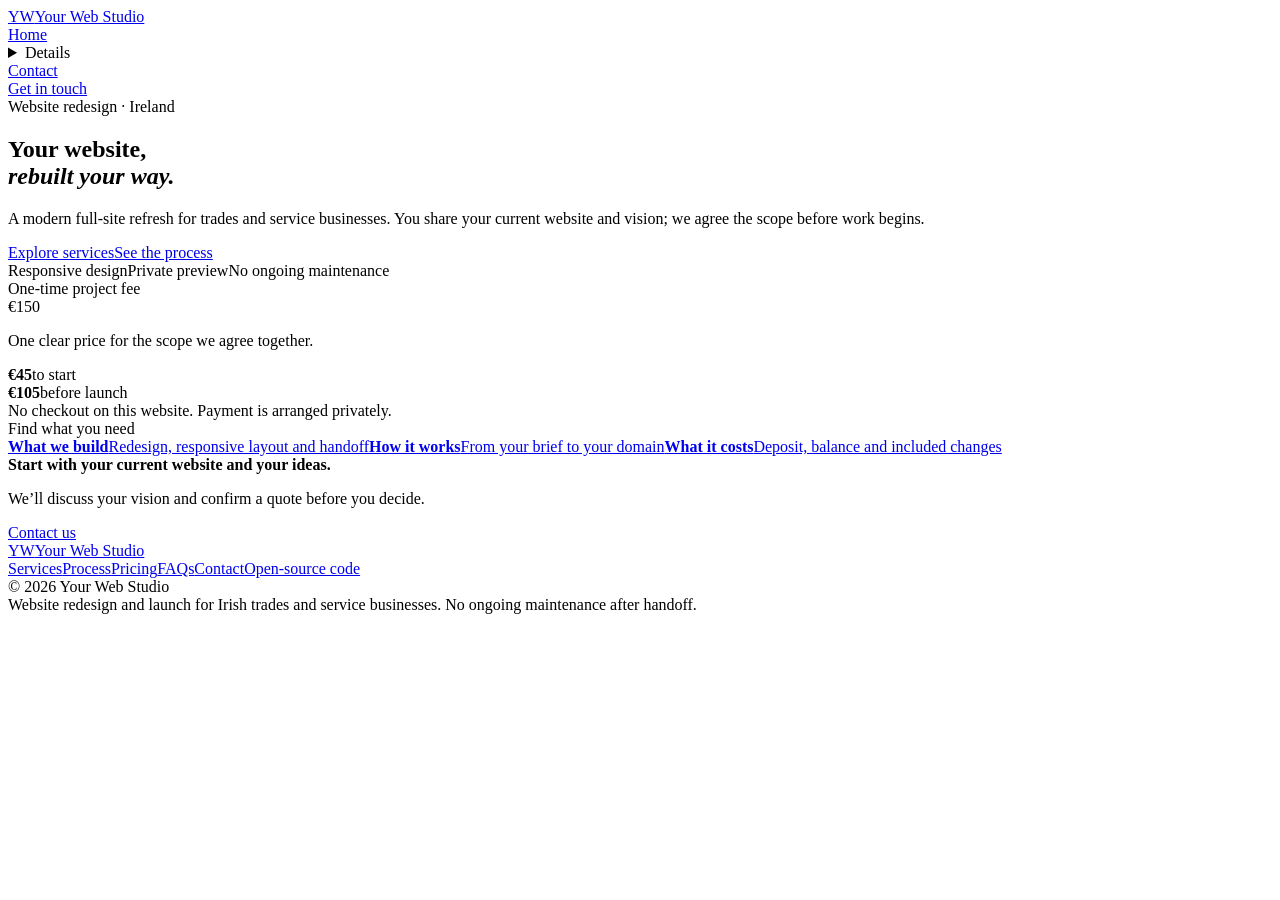
==== commit 7b50838b: "Add compact landing page with details dropdown" ====
--- a/index.html
+++ b/index.html
@@ -1,100 +1,7 @@
-<!doctype html>
-<html lang="en">
-<head>
-  <meta charset="utf-8">
-  <meta name="viewport" content="width=device-width, initial-scale=1">
-  <meta name="theme-color" content="#f8f9f7">
-  <meta name="description" content="A thoughtful website redesign for Irish trades and service businesses. One clear price, a private preview, and a handoff you can use.">
-  <title>Your Web Studio — A website that feels like your business</title>
-  <link rel="preconnect" href="https://fonts.googleapis.com">
-  <link rel="preconnect" href="https://fonts.gstatic.com" crossorigin>
-  <link href="https://fonts.googleapis.com/css2?family=DM+Sans:wght@400;500;600;700&family=Manrope:wght@400;500;600;700;800&display=swap" rel="stylesheet">
-  <style>
-    :root{--ink:#202822;--muted:#66716a;--line:#e5e9e4;--paper:#f8f9f7;--white:#fff;--green:#245d46;--green-dark:#194a37;--soft:#edf3ef;--lime:#d8e9c5;--max:1160px;--radius:22px}
-    *{box-sizing:border-box}html{scroll-behavior:smooth}body{margin:0;background:var(--paper);color:var(--ink);font:16px/1.65 "DM Sans",system-ui,sans-serif;-webkit-font-smoothing:antialiased}a{color:inherit}button,a{touch-action:manipulation}.wrap{width:min(calc(100% - 48px),var(--max));margin-inline:auto}.serif{font-family:"Manrope","DM Sans",sans-serif;letter-spacing:-.055em}.eyebrow{display:flex;align-items:center;gap:10px;text-transform:uppercase;letter-spacing:.14em;font-size:.72rem;font-weight:700;color:var(--green)}.eyebrow:before{content:"";width:22px;height:1px;background:currentColor}.topbar{padding:18px 0;border-bottom:1px solid rgba(32,40,34,.07)}.nav{display:flex;align-items:center;justify-content:space-between;gap:20px}.brand{font-family:"Manrope",sans-serif;font-weight:800;font-size:1.05rem;letter-spacing:-.05em;text-decoration:none;display:flex;align-items:center;gap:10px}.brand-mark{width:32px;height:32px;background:var(--green);border-radius:10px;display:grid;place-items:center;color:white;font-size:.8rem;letter-spacing:-.04em}.nav-links{display:flex;align-items:center;gap:30px}.nav-links a{font-size:.88rem;color:var(--muted);text-decoration:none}.nav-links a:hover,.nav-links a:focus-visible{color:var(--green)}.nav-cta,.button{display:inline-flex;align-items:center;justify-content:center;min-height:48px;padding:0 20px;border-radius:999px;text-decoration:none;font-weight:700;font-size:.88rem;transition:transform .18s ease,background .18s ease,color .18s ease}.nav-cta,.button-primary{background:var(--green);color:#fff}.nav-cta:hover,.button-primary:hover{background:var(--green-dark);transform:translateY(-1px)}.hero{padding:90px 0 76px;position:relative;overflow:hidden}.hero-grid{display:grid;grid-template-columns:1.12fr .88fr;align-items:center;gap:56px}.hero-copy{max-width:660px}.hero h1{font-size:clamp(3.2rem,7.5vw,6.25rem);line-height:.99;font-weight:600;margin:22px 0 24px}.hero h1 em{font-style:normal;color:var(--green)}.hero-copy>p{color:var(--muted);font-size:1.12rem;max-width:550px;margin:0 0 30px}.button-row{display:flex;align-items:center;gap:14px;flex-wrap:wrap}.button{min-height:54px;padding-inline:24px}.button-secondary{border:1px solid var(--line);background:#fff}.button-secondary:hover{border-color:#c5d1c8}.hero-note{font-size:.8rem;color:var(--muted);margin-top:15px}.hero-art{min-height:420px;position:relative;display:grid;place-items:center}.orbit-line{position:absolute;border:1px solid #dce7dc;border-radius:50%;transform:rotate(-22deg)}.orbit-line-a{width:90%;height:72%}.orbit-line-b{width:70%;height:94%;transform:rotate(32deg)}.orbit-core{z-index:1;width:58%;aspect-ratio:1;border-radius:50%;background:#eaf1e9;border:1px solid #dbe7dc;display:flex;flex-direction:column;align-items:center;justify-content:center;text-align:center;box-shadow:inset 0 0 0 11px rgba(255,255,255,.5)}.orbit-core>span{font-size:.58rem;letter-spacing:.16em;color:#718175;font-weight:700}.orbit-core strong{font:600 clamp(1.7rem,3.8vw,3.25rem)/1.02 Manrope,sans-serif;letter-spacing:-.07em;margin-top:13px}.orbit-core em{font-style:normal;color:var(--green)}.orbit-core i{width:25px;height:3px;border-radius:5px;background:#95b397;margin-top:15px}.orbit-tag{position:absolute;z-index:2;background:#fff;border:1px solid var(--line);border-radius:14px;padding:10px 14px;box-shadow:0 10px 28px rgba(43,71,54,.07);font-size:.68rem;color:#768078;line-height:1.35}.orbit-tag b{font-size:.78rem;color:var(--ink)}.orbit-tag-a{top:12%;left:3%;transform:rotate(-5deg)}.orbit-tag-b{right:0;bottom:13%;transform:rotate(4deg)}.orbit-dot{position:absolute;z-index:2;width:17px;height:17px;background:#c7dfb5;border:4px solid var(--paper);border-radius:50%;top:21%;right:14%}.art-halo{position:absolute;width:min(100%,420px);aspect-ratio:1;border-radius:50%;background:radial-gradient(circle at 48% 44%,#e2eee3 0,#edf3ea 46%,rgba(237,243,234,0) 70%)}.art-card{z-index:1;position:absolute;inset:9% 7% 10% 8%;border:1px solid #e4e9e2;border-radius:28px;background:rgba(255,255,255,.88);box-shadow:0 24px 80px rgba(43,71,54,.09);padding:26px;transform:rotate(-2deg)}.art-top{display:flex;align-items:center;justify-content:space-between}.art-dots{display:flex;gap:5px}.art-dots span{width:6px;height:6px;background:#d6ddd6;border-radius:50%}.art-label{font-size:.65rem;color:#8a938b;letter-spacing:.1em;text-transform:uppercase}.art-heading{margin:44px 0 10px;font:600 clamp(1.8rem,3vw,2.8rem)/1.04 "Manrope",sans-serif;letter-spacing:-.06em;max-width:290px}.art-heading span{color:var(--green)}.art-line{height:7px;border-radius:9px;background:#edf0ed;margin-top:10px}.art-line.short{width:60%}.art-line.mid{width:82%}.art-pills{display:flex;gap:8px;margin-top:25px}.art-pills span{font-size:.6rem;color:#56645a;background:#edf3ef;border-radius:20px;padding:6px 10px}.art-footer{position:absolute;bottom:23px;left:26px;right:26px;border-top:1px solid #edf0ed;padding-top:14px;display:flex;justify-content:space-between;color:#758078;font-size:.65rem}.art-stamp{position:absolute;right:0;bottom:5%;z-index:2;width:112px;height:112px;border-radius:50%;background:var(--green);color:white;display:grid;place-items:center;text-align:center;font-size:.72rem;line-height:1.3;letter-spacing:.04em;text-transform:uppercase;transform:rotate(8deg);box-shadow:0 12px 30px #245d4630}.art-stamp b{font:800 1.45rem/1 "Manrope";letter-spacing:-.06em}.trust-row{display:flex;gap:30px;align-items:center;margin-top:38px;color:#637067;font-size:.78rem}.trust-row span{display:flex;align-items:center;gap:8px}.check{width:17px;height:17px;border-radius:50%;display:grid;place-items:center;background:#e4eee5;color:var(--green);font-size:.68rem;font-weight:700}
-    .ticker{border-block:1px solid var(--line);background:#fff}.ticker-inner{min-height:76px;display:flex;align-items:center;justify-content:center;gap:clamp(22px,5vw,70px);flex-wrap:wrap;color:#738078;font-size:.79rem;font-weight:600}.ticker-inner span{display:flex;align-items:center;gap:9px}.tiny-star{color:var(--green);font-size:1rem}
-    section{scroll-margin-top:30px}.section{padding:104px 0}.section-heading{display:flex;align-items:end;justify-content:space-between;gap:40px;margin-bottom:48px}.section-heading h2{max-width:620px;font-size:clamp(2.4rem,5vw,4.3rem);line-height:1.03;font-weight:600;margin:15px 0 0}.section-heading>p{max-width:360px;color:var(--muted);margin:0 0 5px}.service-grid{display:grid;grid-template-columns:repeat(3,1fr);gap:14px}.service-card{background:#fff;border:1px solid var(--line);border-radius:var(--radius);padding:28px;min-height:228px}.service-card .icon{width:44px;height:44px;display:grid;place-items:center;background:var(--soft);color:var(--green);border-radius:14px;margin-bottom:25px}.service-card svg{width:21px;height:21px;stroke:currentColor;fill:none;stroke-width:1.7;stroke-linecap:round;stroke-linejoin:round}.service-card h3{font:700 1.1rem "Manrope",sans-serif;letter-spacing:-.035em;margin:0 0 9px}.service-card p{font-size:.91rem;color:var(--muted);margin:0;max-width:290px}
-    .process{background:#eef3ef;padding:100px 0}.process-layout{display:grid;grid-template-columns:.85fr 1.15fr;gap:75px}.process-intro h2{font-size:clamp(2.5rem,5vw,4.5rem);line-height:1.02;font-weight:600;margin:18px 0}.process-intro p{color:var(--muted);max-width:380px}.process-price{display:inline-flex;align-items:center;gap:12px;background:white;border-radius:15px;padding:13px 17px;margin-top:22px}.process-price strong{font:800 1.5rem "Manrope";letter-spacing:-.05em;color:var(--green)}.process-price span{font-size:.76rem;color:var(--muted);line-height:1.35}.steps{border-top:1px solid #d8e2d9}.step{display:grid;grid-template-columns:52px 1fr;gap:16px;padding:22px 0;border-bottom:1px solid #d8e2d9}.step-num{font-size:.76rem;color:var(--green);font-weight:700;padding-top:2px}.step h3{font:700 1rem "Manrope";letter-spacing:-.025em;margin:0 0 5px}.step p{font-size:.88rem;color:var(--muted);margin:0;max-width:510px}.step small{display:block;color:#768079;font-size:.76rem;margin-top:7px}
-    .offer{padding:100px 0}.offer-box{position:relative;overflow:hidden;background:var(--green);color:white;border-radius:30px;padding:55px 58px;display:grid;grid-template-columns:1fr auto;gap:35px;align-items:center}.offer-box:after{content:"";position:absolute;width:360px;height:360px;border:1px solid rgba(255,255,255,.12);border-radius:50%;right:20%;top:-250px;box-shadow:0 0 0 35px rgba(255,255,255,.03),0 0 0 70px rgba(255,255,255,.025)}.offer-copy,.offer-price{position:relative;z-index:1}.offer-copy .eyebrow{color:#c9dfcd}.offer-copy h2{font-size:clamp(2.2rem,4.4vw,3.7rem);line-height:1.05;font-weight:600;max-width:600px;margin:18px 0}.offer-copy p{color:#d9e5dc;max-width:510px;margin:0}.offer-price{min-width:230px;padding:23px 25px;background:rgba(255,255,255,.1);border:1px solid rgba(255,255,255,.2);border-radius:20px}.offer-price strong{display:block;font:800 3rem/1 "Manrope";letter-spacing:-.07em}.offer-price span{display:block;color:#d9e5dc;font-size:.82rem;margin-top:8px}.offer-price hr{border:0;border-top:1px solid rgba(255,255,255,.2);margin:17px 0}.offer-price .small{font-size:.78rem;color:#e1e9e2;margin-top:0}.offer-disclaimer{font-size:.78rem;color:#d2e0d6;margin:15px 0 0}
-    .faq-section{padding:0 0 100px}.faq-layout{display:grid;grid-template-columns:.8fr 1.2fr;gap:80px}.faq-heading h2{font-size:clamp(2.5rem,4.7vw,4rem);line-height:1.02;font-weight:600;margin:16px 0}.faq-heading p{color:var(--muted);max-width:340px}.faq-list{border-top:1px solid var(--line)}details{border-bottom:1px solid var(--line);padding:19px 0}summary{cursor:pointer;list-style:none;display:flex;justify-content:space-between;gap:24px;font:700 .98rem "Manrope";letter-spacing:-.025em}summary::-webkit-details-marker{display:none}.plus{color:var(--green);font-size:1.3rem;line-height:1;transition:transform .2s}details[open] .plus{transform:rotate(45deg)}details p{color:var(--muted);font-size:.9rem;max-width:600px;margin:12px 30px 0 0}
-    .contact{padding:0 0 92px}.contact-box{background:#fff;border:1px solid var(--line);border-radius:28px;padding:clamp(32px,6vw,66px);display:flex;align-items:center;justify-content:space-between;gap:35px}.contact-box h2{font-size:clamp(2.5rem,5.5vw,4.5rem);line-height:1.02;font-weight:600;margin:16px 0}.contact-box p{margin:0;color:var(--muted);max-width:470px}.contact-action{flex:0 0 auto}.contact-action .button{white-space:nowrap}.footer{border-top:1px solid var(--line);padding:24px 0 32px}.footer-inner{display:flex;align-items:center;justify-content:space-between;gap:20px;color:#778078;font-size:.78rem}.footer-links{display:flex;gap:20px}.footer-links a{text-decoration:none}.footer-note{font-size:.72rem;color:#89928a;margin-top:7px}.no-js .nav-links{display:flex}
-    :focus-visible{outline:3px solid #a1c59f;outline-offset:3px}
-    @media(max-width:900px){.hero{padding-top:70px}.hero-grid{grid-template-columns:1fr 1fr;gap:22px}.hero h1{font-size:clamp(3rem,8vw,5.2rem)}.hero-art{min-height:360px}.section{padding:82px 0}.process-layout{gap:40px}.offer-box{padding:44px 38px}.faq-layout{gap:45px}}
-    @media(max-width:680px){.wrap{width:min(calc(100% - 36px),var(--max))}.topbar{padding:13px 0}.nav-links{display:none}.nav-cta{min-height:42px;padding:0 15px;font-size:.8rem}.hero{padding:56px 0 54px}.hero-grid{grid-template-columns:1fr;gap:28px}.hero h1{font-size:clamp(3rem,15vw,4.35rem);max-width:600px}.hero-copy>p{font-size:1rem}.hero-art{min-height:315px;max-width:420px;width:100%;margin-inline:auto}.art-card{inset:8% 7% 11% 7%;padding:21px}.art-heading{margin-top:34px}.art-stamp{width:88px;height:88px;font-size:.61rem;right:0}.art-stamp b{font-size:1.2rem}.trust-row{gap:13px;flex-wrap:wrap;margin-top:26px}.ticker-inner{justify-content:flex-start;padding:18px 0;gap:14px 24px}.ticker-inner span{font-size:.74rem}.section{padding:72px 0}.section-heading{display:block;margin-bottom:30px}.section-heading>p{margin-top:18px}.service-grid{grid-template-columns:1fr}.service-card{min-height:auto;padding:24px}.service-card .icon{margin-bottom:18px}.process{padding:72px 0}.process-layout{grid-template-columns:1fr;gap:36px}.step{grid-template-columns:38px 1fr;gap:12px;padding:18px 0}.offer{padding:72px 0}.offer-box{grid-template-columns:1fr;padding:34px 25px;gap:24px;border-radius:24px}.offer-price{min-width:0;max-width:300px}.faq-section{padding-bottom:72px}.faq-layout{grid-template-columns:1fr;gap:28px}.contact{padding-bottom:64px}.contact-box{display:block;padding:30px 24px;border-radius:23px}.contact-action{margin-top:23px}.contact-action .button{width:100%}.footer-inner{align-items:flex-start;flex-direction:column}.footer-links{gap:18px}}
-    @media(prefers-reduced-motion:reduce){html{scroll-behavior:auto}*,*::before,*::after{transition:none!important;animation:none!important}}
-  </style>
-</head>
-<body>
-  <header class="topbar">
-    <div class="wrap nav">
-      <a class="brand" href="#top" aria-label="Your Web Studio home"><span class="brand-mark">YW</span><span>Your Web Studio</span></a>
-      <nav class="nav-links" aria-label="Main navigation"><a href="#services">What we do</a><a href="#process">How it works</a><a href="#price">Price</a></nav>
-      <a class="nav-cta" href="#contact">Start a conversation</a>
-    </div>
-  </header>
-  <main id="top">
-    <section class="hero">
-      <div class="wrap hero-grid">
-        <div class="hero-copy">
-          <div class="eyebrow">Website redesign · Ireland</div>
-          <h1 class="serif">Your website.<br><em>Your way.</em></h1>
-          <p>A thoughtful rebuild for trades and service businesses whose website no longer feels like them. You bring the vision. You stay in control at every step.</p>
-          <div class="button-row"><a class="button button-primary" href="#contact">Tell us what you need</a><a class="button button-secondary" href="#process">See how it works</a></div>
-          <div class="hero-note">One clear project fee. No checkout, subscriptions or monthly contracts.</div>
-          <div class="trust-row"><span><i class="check">✓</i> Preview before launch</span><span><i class="check">✓</i> Your domain, your site</span></div>
-        </div>
-        <div class="hero-art" aria-hidden="true">
-          <div class="orbit-line orbit-line-a"></div><div class="orbit-line orbit-line-b"></div>
-          <div class="orbit-core"><span>MADE AROUND YOU</span><strong>Your<br><em>business.</em></strong><i></i></div>
-          <div class="orbit-tag orbit-tag-a">Your ideas<br><b>lead the way</b></div>
-          <div class="orbit-tag orbit-tag-b">Your website<br><b>stays yours</b></div>
-          <div class="orbit-dot"></div>
-        </div>
-      </div>
-    </section>
-    <div class="ticker"><div class="wrap ticker-inner"><span><i class="tiny-star">✳</i> For Irish trades & service businesses</span><span><i class="tiny-star">✳</i> Designed around your vision</span><span><i class="tiny-star">✳</i> No ongoing maintenance</span></div></div>
-    <section class="section" id="services">
-      <div class="wrap">
-        <div class="section-heading"><div><div class="eyebrow">What we do</div><h2 class="serif">A better website, built around your business.</h2></div><p>You know your customers and your work. We turn your direction into a clear, modern website that works on phones, tablets and computers.</p></div>
-        <div class="service-grid">
-          <article class="service-card"><div class="icon"><svg viewBox="0 0 24 24"><rect x="3" y="4" width="18" height="16" rx="2"/><path d="M3 9h18M8 4v5"/></svg></div><h3>A complete redesign</h3><p>We start from the website you have and reshape it to fit your business today.</p></article>
-          <article class="service-card"><div class="icon"><svg viewBox="0 0 24 24"><path d="M4 5.5A2.5 2.5 0 0 1 6.5 3H17a3 3 0 0 1 3 3v12a3 3 0 0 1-3 3H6.5A2.5 2.5 0 0 1 4 18.5z"/><path d="M8 8h8M8 12h8M8 16h5"/></svg></div><h3>Your style, your say</h3><p>Share your preferred look, colours, images and ideas. Your choices guide the design.</p></article>
-          <article class="service-card"><div class="icon"><svg viewBox="0 0 24 24"><rect x="7" y="2.5" width="10" height="19" rx="2"/><path d="M10 5.5h4M11 18.5h2"/></svg></div><h3>Works on every screen</h3><p>A responsive layout that feels considered on mobile, tablet and desktop.</p></article>
-          <article class="service-card"><div class="icon"><svg viewBox="0 0 24 24"><path d="M4 12h16M13 5l7 7-7 7"/><path d="M4 5v14"/></svg></div><h3>Private live preview</h3><p>Review the website on a temporary link and request your included round of changes before launch.</p></article>
-          <article class="service-card"><div class="icon"><svg viewBox="0 0 24 24"><circle cx="12" cy="12" r="9"/><path d="M3 12h18M12 3a15 15 0 0 1 0 18M12 3a15 15 0 0 0 0 18"/></svg></div><h3>Launched on your domain</h3><p>You own and pay for your domain and hosting. We connect the approved site there after the final payment.</p></article>
-          <article class="service-card"><div class="icon"><svg viewBox="0 0 24 24"><path d="M8 8 3 12l5 4M16 8l5 4-5 4M14 5l-4 14"/></svg></div><h3>A useful handoff</h3><p>Get an explanation of the site's features and editing, plus open-source code on GitHub for future changes.</p></article>
-        </div>
-      </div>
-    </section>
-    <section class="process" id="process">
-      <div class="wrap process-layout">
-        <div class="process-intro"><div class="eyebrow">A clear, private process</div><h2 class="serif">You decide at every stage.</h2><p>No online checkout and no pressure to proceed. First, tell us about your current website and what you want it to become. We’ll agree the scope and quote before any deposit is due.</p><div class="process-price"><strong>€150</strong><span>one-time fee<br>for the agreed project</span></div></div>
-        <div class="steps">
-          <article class="step"><div class="step-num">01</div><div><h3>Share your current site and vision</h3><p>Tell us what feels dated, what you want to change, and the style and images you have in mind.</p></div></article>
-          <article class="step"><div class="step-num">02</div><div><h3>Agree the scope before you commit</h3><p>We review what you need and confirm the work, price and included revision round before starting.</p></div></article>
-          <article class="step"><div class="step-num">03</div><div><h3>Pay €45 to begin</h3><p>The deposit starts the project. Payment is arranged privately after we agree to work together.</p></div></article>
-          <article class="step"><div class="step-num">04</div><div><h3>Review a private preview</h3><p>We build the site on a temporary link, then you review it and send your included round of tweaks.</p><small>Further rounds or additions are agreed and priced separately before work continues.</small></div></article>
-          <article class="step"><div class="step-num">05</div><div><h3>Approve, pay the €105 balance, then launch</h3><p>When you are happy with the approved site, the remaining balance is due before we connect it to your domain.</p></div></article>
-          <article class="step"><div class="step-num">06</div><div><h3>Get your site and handoff</h3><p>You keep your own domain and hosting. We explain the site's features and editing, and share its open-source code.</p><small>Website maintenance and ongoing updates are not included after handoff.</small></div></article>
-        </div>
-      </div>
-    </section>
-    <section class="offer" id="price">
-      <div class="wrap"><div class="offer-box"><div class="offer-copy"><div class="eyebrow">One clear project fee</div><h2 class="serif">A complete refresh, with the next step always yours.</h2><p>We agree exactly what your project includes before you pay to start. No monthly contract, hidden costs or payment form on this site.</p><p class="offer-disclaimer">Your domain and hosting are purchased and paid for by you. Extra revision rounds or work outside the agreed scope are quoted separately.</p></div><div class="offer-price"><strong>€150</strong><span>one-time agreed project fee</span><hr><span class="small">€45 deposit to start<br>€105 before domain launch</span></div></div></div>
-    </section>
-    <section class="faq-section"><div class="wrap faq-layout"><div class="faq-heading"><div class="eyebrow">Good to know</div><h2 class="serif">Clear answers, before we begin.</h2><p>We’ll confirm your exact scope and quote before the deposit, so you know what to expect.</p></div><div class="faq-list">
-      <details><summary>Do I have to pay through this website?<span class="plus">+</span></summary><p>No. There is no checkout here. If we agree to work together, we’ll arrange payment privately using a method that works for you.</p></details>
-      <details><summary>What happens before I pay the deposit?<span class="plus">+</span></summary><p>You share your current website and your ideas. We discuss what you need and agree the project scope, price and included revision round first.</p></details>
-      <details><summary>Can I see the website before it goes live?<span class="plus">+</span></summary><p>Yes. You receive a private preview on a temporary link. The site moves to your domain after you approve it and pay the remaining €105.</p></details>
-      <details><summary>Who owns my domain and hosting?<span class="plus">+</span></summary><p>You do. You purchase and pay for them directly, then provide access securely when it is time to connect the finished site. Never send passwords through a public message.</p></details>
-      <details><summary>Do you maintain the site after launch?<span class="plus">+</span></summary><p>No. The project ends at handoff. We explain the site's features and editing, and provide the open-source code so it can be changed in future.</p></details>
-      <details><summary>What if I want more changes?<span class="plus">+</span></summary><p>One revision round is included in the agreed project. If you want extra rounds or work beyond the agreed scope, we’ll confirm the additional price before doing it.</p></details>
-    </div></div></section>
-    <section class="contact" id="contact"><div class="wrap"><div class="contact-box"><div><div class="eyebrow">Start with a conversation</div><h2 class="serif">Tell us what you’d like to change.</h2><p>Send your current website and a few notes about the look you have in mind. We’ll talk through the scope and quote before you decide.</p></div><div class="contact-action"><a class="button button-primary" href="mailto:hello@yourstudio.ie?subject=Website%20redesign%20enquiry">Email us about your website</a><div class="footer-note">Placeholder: hello@yourstudio.ie</div></div></div></div></section>
-  </main>
-  <footer class="footer"><div class="wrap"><div class="footer-inner"><a class="brand" href="#top"><span class="brand-mark">YW</span><span>Your Web Studio</span></a><div class="footer-links"><a href="#services">What we do</a><a href="#process">How it works</a><a href="#contact">Contact</a></div><span>© <span id="year"></span> Your Web Studio</span></div><div class="footer-note">Website redesign and launch for Irish trades and service businesses. Project work only; ongoing maintenance is not included.</div></div></footer>
-  <script>document.getElementById('year').textContent=new Date().getFullYear();</script>
-</body>
-</html>
+<!doctype html><html lang="en"><head><meta charset="utf-8"><meta name="viewport" content="width=device-width,initial-scale=1"><meta name="theme-color" content="#fbfcfa"><meta name="description" content="Website redesigns for Irish trades and service businesses. A clear €150 project fee, private preview and client-owned domain handoff."><title>Home — Your Web Studio</title><link rel="preconnect" href="https://fonts.googleapis.com"><link rel="preconnect" href="https://fonts.gstatic.com" crossorigin><link href="https://fonts.googleapis.com/css2?family=DM+Sans:wght@400;500;600;700&family=Manrope:wght@400;500;600;700;800&display=swap" rel="stylesheet"><link rel="stylesheet" href="styles.css"></head><body>
+<header class="site-header"><div class="wrap nav"><a class="brand" href="index.html"><span class="brand-mark">YW</span><span>Your Web Studio</span></a><nav class="nav-links" aria-label="Main navigation"><a href="index.html" aria-current="page">Home</a><details class="nav-dropdown"><summary>Details</summary><div class="dropdown-menu"><a href="services.html">Services</a><a href="process.html">Process</a><a href="pricing.html">Pricing</a><a href="faqs.html">FAQs</a></div></details><a href="contact.html">Contact</a></nav><a class="nav-cta" href="contact.html">Get in touch</a></div></header>
+<main><section class="hero"><div class="wrap hero-grid"><div class="hero-copy"><div class="eyebrow">Website redesign · Ireland</div><h1>Your website,<br><em>rebuilt your way.</em></h1><p>A modern full-site refresh for trades and service businesses. You share your current website and vision; we agree the scope before work begins.</p><div class="actions"><a class="button" href="services.html">Explore services</a><a class="button secondary" href="process.html">See the process</a></div><div class="highlights"><span>Responsive design</span><span>Private preview</span><span>No ongoing maintenance</span></div></div><aside class="price-panel"><div class="eyebrow">One-time project fee</div><div class="price">€150</div><p>One clear price for the scope we agree together.</p><div class="price-split"><div><strong>€45</strong><span>to start</span></div><div><strong>€105</strong><span>before launch</span></div></div><div class="small-note">No checkout on this website. Payment is arranged privately.</div></aside></div></section>
+<section class="wrap"><div class="eyebrow">Find what you need</div><div class="home-links"><a class="home-link" href="services.html"><strong>What we build</strong><span>Redesign, responsive layout and handoff</span></a><a class="home-link" href="process.html"><strong>How it works</strong><span>From your brief to your domain</span></a><a class="home-link" href="pricing.html"><strong>What it costs</strong><span>Deposit, balance and included changes</span></a></div><div class="home-contact"><div><strong>Start with your current website and your ideas.</strong><p>We’ll discuss your vision and confirm a quote before you decide.</p></div><a class="button" href="contact.html">Contact us</a></div></section></main>
+<footer class="footer"><div class="wrap"><div class="footer-inner"><a class="brand" href="index.html"><span class="brand-mark">YW</span><span>Your Web Studio</span></a><div class="footer-links"><a href="services.html">Services</a><a href="process.html">Process</a><a href="pricing.html">Pricing</a><a href="faqs.html">FAQs</a><a href="contact.html">Contact</a><a href="https://github.com/odysseyjakub/greatmaster7524demo">Open-source code</a></div><span>© <span id="year">2026</span> Your Web Studio</span></div><div class="foot-note">Website redesign and launch for Irish trades and service businesses. No ongoing maintenance after handoff.</div></div></footer><script>document.getElementById('year').textContent=new Date().getFullYear();</script></body></html>
 
 
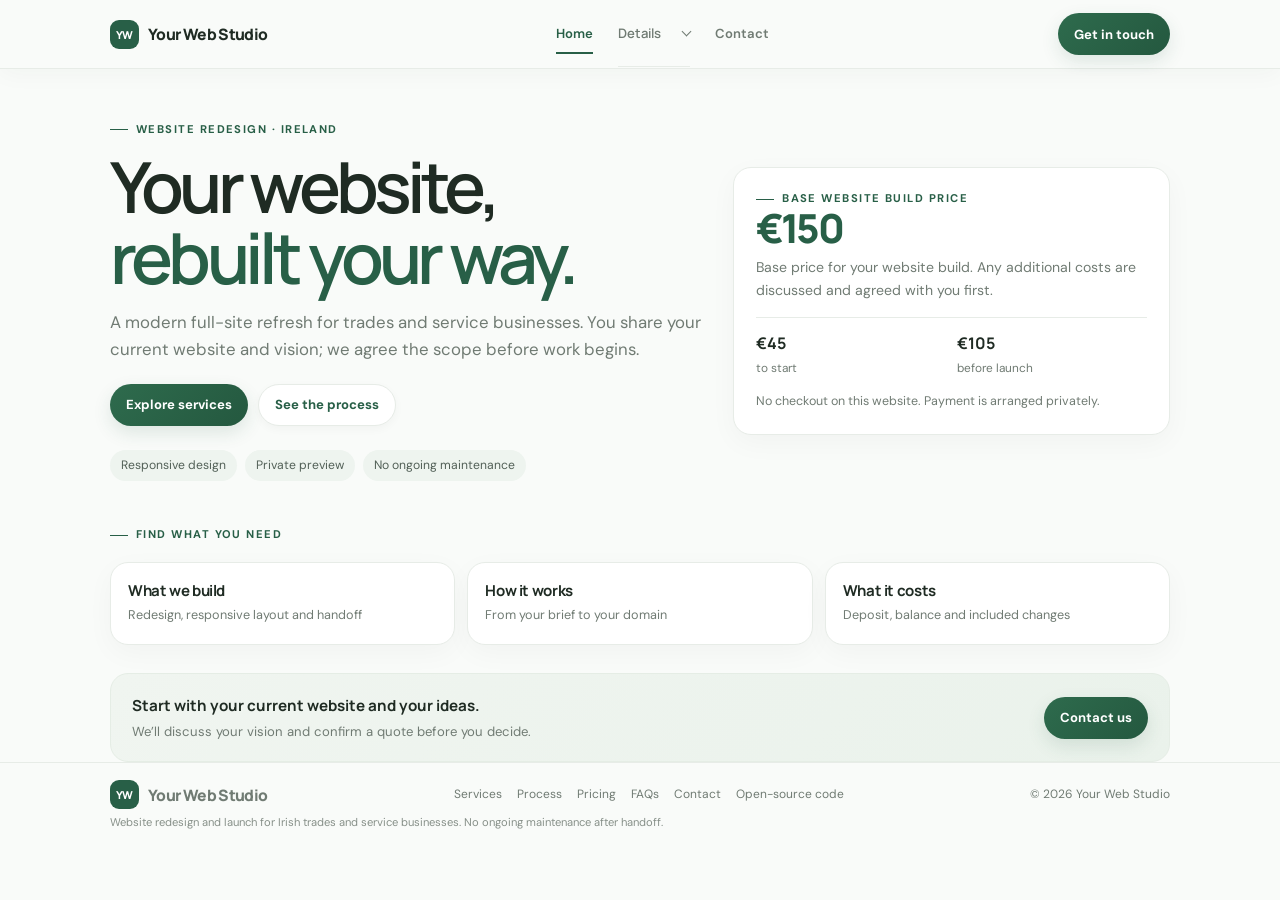
==== commit 39c47dd3: "Clarify base website price" ====
--- a/index.html
+++ b/index.html
@@ -1,7 +1,8 @@
-<!doctype html><html lang="en"><head><meta charset="utf-8"><meta name="viewport" content="width=device-width,initial-scale=1"><meta name="theme-color" content="#fbfcfa"><meta name="description" content="Website redesigns for Irish trades and service businesses. A clear €150 project fee, private preview and client-owned domain handoff."><title>Home — Your Web Studio</title><link rel="preconnect" href="https://fonts.googleapis.com"><link rel="preconnect" href="https://fonts.gstatic.com" crossorigin><link href="https://fonts.googleapis.com/css2?family=DM+Sans:wght@400;500;600;700&family=Manrope:wght@400;500;600;700;800&display=swap" rel="stylesheet"><link rel="stylesheet" href="styles.css"></head><body>
+<!doctype html><html lang="en"><head><meta charset="utf-8"><meta name="viewport" content="width=device-width,initial-scale=1"><meta name="theme-color" content="#fbfcfa"><meta name="description" content="Website redesigns for Irish trades and service businesses. A clear €150 base website price, private preview and client-owned domain handoff."><title>Home — Your Web Studio</title><link rel="preconnect" href="https://fonts.googleapis.com"><link rel="preconnect" href="https://fonts.gstatic.com" crossorigin><link href="https://fonts.googleapis.com/css2?family=DM+Sans:wght@400;500;600;700&family=Manrope:wght@400;500;600;700;800&display=swap" rel="stylesheet"><link rel="stylesheet" href="styles.css"></head><body>
 <header class="site-header"><div class="wrap nav"><a class="brand" href="index.html"><span class="brand-mark">YW</span><span>Your Web Studio</span></a><nav class="nav-links" aria-label="Main navigation"><a href="index.html" aria-current="page">Home</a><details class="nav-dropdown"><summary>Details</summary><div class="dropdown-menu"><a href="services.html">Services</a><a href="process.html">Process</a><a href="pricing.html">Pricing</a><a href="faqs.html">FAQs</a></div></details><a href="contact.html">Contact</a></nav><a class="nav-cta" href="contact.html">Get in touch</a></div></header>
-<main><section class="hero"><div class="wrap hero-grid"><div class="hero-copy"><div class="eyebrow">Website redesign · Ireland</div><h1>Your website,<br><em>rebuilt your way.</em></h1><p>A modern full-site refresh for trades and service businesses. You share your current website and vision; we agree the scope before work begins.</p><div class="actions"><a class="button" href="services.html">Explore services</a><a class="button secondary" href="process.html">See the process</a></div><div class="highlights"><span>Responsive design</span><span>Private preview</span><span>No ongoing maintenance</span></div></div><aside class="price-panel"><div class="eyebrow">One-time project fee</div><div class="price">€150</div><p>One clear price for the scope we agree together.</p><div class="price-split"><div><strong>€45</strong><span>to start</span></div><div><strong>€105</strong><span>before launch</span></div></div><div class="small-note">No checkout on this website. Payment is arranged privately.</div></aside></div></section>
+<main><section class="hero"><div class="wrap hero-grid"><div class="hero-copy"><div class="eyebrow">Website redesign · Ireland</div><h1>Your website,<br><em>rebuilt your way.</em></h1><p>A modern full-site refresh for trades and service businesses. You share your current website and vision; we agree the scope before work begins.</p><div class="actions"><a class="button" href="services.html">Explore services</a><a class="button secondary" href="process.html">See the process</a></div><div class="highlights"><span>Responsive design</span><span>Private preview</span><span>No ongoing maintenance</span></div></div><aside class="price-panel"><div class="eyebrow">Base website build price</div><div class="price">€150</div><p>Base price for your website build. Any additional costs are discussed and agreed with you first.</p><div class="price-split"><div><strong>€45</strong><span>to start</span></div><div><strong>€105</strong><span>before launch</span></div></div><div class="small-note">No checkout on this website. Payment is arranged privately.</div></aside></div></section>
 <section class="wrap"><div class="eyebrow">Find what you need</div><div class="home-links"><a class="home-link" href="services.html"><strong>What we build</strong><span>Redesign, responsive layout and handoff</span></a><a class="home-link" href="process.html"><strong>How it works</strong><span>From your brief to your domain</span></a><a class="home-link" href="pricing.html"><strong>What it costs</strong><span>Deposit, balance and included changes</span></a></div><div class="home-contact"><div><strong>Start with your current website and your ideas.</strong><p>We’ll discuss your vision and confirm a quote before you decide.</p></div><a class="button" href="contact.html">Contact us</a></div></section></main>
 <footer class="footer"><div class="wrap"><div class="footer-inner"><a class="brand" href="index.html"><span class="brand-mark">YW</span><span>Your Web Studio</span></a><div class="footer-links"><a href="services.html">Services</a><a href="process.html">Process</a><a href="pricing.html">Pricing</a><a href="faqs.html">FAQs</a><a href="contact.html">Contact</a><a href="https://github.com/odysseyjakub/greatmaster7524demo">Open-source code</a></div><span>© <span id="year">2026</span> Your Web Studio</span></div><div class="foot-note">Website redesign and launch for Irish trades and service businesses. No ongoing maintenance after handoff.</div></div></footer><script>document.getElementById('year').textContent=new Date().getFullYear();</script></body></html>
 
 
+
--- a/styles.css
+++ b/styles.css
@@ -0,0 +1,35 @@
+:root{color-scheme:light;--ink:#202822;--muted:#68736c;--line:#e5e9e5;--paper:#fbfcfa;--green:#245d46;--green-dark:#194a37;--soft:#edf3ef;--radius:16px;--max:1060px}
+*{box-sizing:border-box}html{scroll-behavior:smooth}body{margin:0;background:var(--paper);color:var(--ink);font:16px/1.6 "DM Sans",system-ui,sans-serif;-webkit-font-smoothing:antialiased}a{color:inherit}a:focus-visible{outline:3px solid #91bd9d;outline-offset:3px}.wrap{width:min(calc(100% - 36px),var(--max));margin-inline:auto}.serif{font-family:"Manrope","DM Sans",sans-serif;letter-spacing:-.05em}.site-header{position:sticky;top:0;z-index:10;background:rgba(251,252,250,.96);backdrop-filter:blur(12px);border-bottom:1px solid var(--line)}.nav{min-height:68px;display:flex;align-items:center;justify-content:space-between;gap:18px}.brand{display:inline-flex;align-items:center;gap:9px;font:800 .98rem "Manrope",sans-serif;letter-spacing:-.04em;text-decoration:none;white-space:nowrap}.brand-mark{display:grid;place-items:center;width:29px;height:29px;border-radius:9px;background:var(--green);color:white;font-size:.68rem;letter-spacing:-.03em}.nav-links{display:flex;align-items:center;justify-content:center;gap:clamp(12px,2vw,25px)}.nav-links>a,.nav-dropdown>summary{font-size:.82rem;font-weight:600;color:var(--muted);text-decoration:none;padding:8px 0;border-bottom:2px solid transparent;cursor:pointer}.nav-links>a:hover,.nav-links>a[aria-current="page"],.nav-dropdown>summary:hover,.nav-dropdown[open]>summary{color:var(--green)}.nav-links>a[aria-current="page"]{border-color:var(--green)}.nav-dropdown{position:relative}.nav-dropdown>summary{list-style:none}.nav-dropdown>summary::-webkit-details-marker{display:none}.nav-dropdown>summary:after{content:"";display:inline-block;width:6px;height:6px;margin:0 0 3px 7px;border-right:1.5px solid currentColor;border-bottom:1.5px solid currentColor;transform:rotate(45deg)}.dropdown-menu{position:absolute;top:calc(100% + 7px);left:50%;transform:translateX(-50%);min-width:175px;padding:6px;background:#fff;border:1px solid var(--line);border-radius:12px;box-shadow:0 12px 30px rgba(32,40,34,.1);z-index:20}.dropdown-menu a{display:block;padding:8px 10px;border-radius:7px;color:var(--muted);font-size:.8rem;text-decoration:none}.dropdown-menu a:hover,.dropdown-menu a[aria-current="page"]{color:var(--green);background:var(--soft)}.nav-cta,.button{display:inline-flex;align-items:center;justify-content:center;min-height:42px;padding:0 16px;border-radius:999px;background:var(--green);color:#fff;text-decoration:none;font-size:.82rem;font-weight:700;white-space:nowrap}.nav-cta:hover,.button:hover{background:var(--green-dark)}.button.secondary{background:#fff;color:var(--green);border:1px solid var(--line)}.button.secondary:hover{background:var(--soft)}
+.page{padding:44px 0 58px}.eyebrow{display:flex;align-items:center;gap:8px;color:var(--green);font-size:.7rem;font-weight:700;text-transform:uppercase;letter-spacing:.13em}.eyebrow:before{content:"";width:18px;height:1px;background:currentColor}.page-title{font:600 clamp(2.25rem,5.2vw,3.8rem)/1.05 "Manrope",sans-serif;letter-spacing:-.065em;margin:12px 0 14px;max-width:800px}.lead{max-width:690px;margin:0;color:var(--muted);font-size:1.05rem}.page-head{margin-bottom:26px}.hero{padding:52px 0 45px}.hero-grid{display:grid;grid-template-columns:1.15fr .85fr;align-items:center;gap:32px}.hero h1{font:600 clamp(2.6rem,6vw,4.4rem)/1.01 "Manrope",sans-serif;letter-spacing:-.068em;margin:12px 0 16px;max-width:700px}.hero h1 em{font-style:normal;color:var(--green)}.hero-copy>p{max-width:600px;color:var(--muted);margin:0;font-size:1.05rem}.actions{display:flex;align-items:center;gap:10px;flex-wrap:wrap;margin-top:21px}.price-panel{background:#fff;border:1px solid var(--line);border-radius:var(--radius);padding:22px}.price-panel .price{font:800 2.5rem/1 "Manrope",sans-serif;letter-spacing:-.07em;color:var(--green)}.price-panel p{margin:8px 0 16px;color:var(--muted);font-size:.88rem}.price-split{display:grid;grid-template-columns:1fr 1fr;border-top:1px solid var(--line);padding-top:14px;gap:10px}.price-split strong{display:block;font:700 1rem "Manrope",sans-serif}.price-split span{font-size:.74rem;color:var(--muted)}.small-note{font-size:.78rem;color:var(--muted);margin-top:12px}.highlights{display:flex;flex-wrap:wrap;gap:8px;margin-top:24px}.highlights span{font-size:.76rem;color:#526057;background:var(--soft);border-radius:999px;padding:6px 11px}.home-links{display:grid;grid-template-columns:repeat(3,1fr);gap:12px;margin-top:18px}.home-link{display:block;padding:17px;background:white;border:1px solid var(--line);border-radius:var(--radius);text-decoration:none}.home-link:hover{border-color:#b8cabc}.home-link strong{display:block;font:700 .94rem "Manrope",sans-serif;letter-spacing:-.025em}.home-link span{font-size:.79rem;color:var(--muted)}.home-contact{display:flex;align-items:center;justify-content:space-between;gap:18px;margin-top:28px;padding:19px 21px;background:#eef3ef;border-radius:var(--radius)}.home-contact strong{font:700 .95rem "Manrope",sans-serif}.home-contact p{margin:3px 0 0;color:var(--muted);font-size:.82rem}
+.grid{display:grid;grid-template-columns:repeat(3,minmax(0,1fr));gap:12px}.card{background:#fff;border:1px solid var(--line);border-radius:var(--radius);padding:19px}.card h2,.card h3{font:700 1rem/1.3 "Manrope",sans-serif;letter-spacing:-.03em;margin:0 0 7px}.card p{font-size:.87rem;color:var(--muted);margin:0}.card-kicker{color:var(--green);font-size:.7rem;font-weight:700;text-transform:uppercase;letter-spacing:.1em;margin-bottom:9px}.note-box{margin-top:16px;border-left:3px solid #a6c6a8;background:var(--soft);padding:13px 16px;border-radius:0 12px 12px 0;color:#526057;font-size:.84rem}.list{margin:0;padding-left:19px;color:var(--muted);font-size:.9rem}.list li+li{margin-top:5px}.steps{border-top:1px solid var(--line)}.step{display:grid;grid-template-columns:42px minmax(0,1fr);gap:12px;padding:16px 0;border-bottom:1px solid var(--line)}.step-num{display:grid;place-items:center;width:30px;height:30px;border-radius:50%;background:var(--soft);color:var(--green);font-size:.76rem;font-weight:700}.step h2{font:700 .98rem "Manrope",sans-serif;letter-spacing:-.025em;margin:0 0 4px}.step p{font-size:.86rem;color:var(--muted);margin:0;max-width:700px}.step small{display:block;color:#748078;font-size:.76rem;margin-top:5px}.pricing-layout{display:grid;grid-template-columns:1.1fr .9fr;gap:14px;align-items:stretch}.price-card{background:var(--green);color:white;border-radius:var(--radius);padding:24px}.price-card .price{font:800 3.4rem/1 "Manrope",sans-serif;letter-spacing:-.075em}.price-card p{color:#dce8df;font-size:.84rem;margin:8px 0 17px}.price-row{display:flex;justify-content:space-between;gap:15px;padding:10px 0;border-top:1px solid #ffffff35;font-size:.85rem}.price-row strong{font:700 .92rem "Manrope",sans-serif}.pricing-points{display:grid;gap:12px}.pricing-points .card{padding:17px}.pricing-points h2{font:700 .93rem "Manrope",sans-serif;margin:0 0 5px}.pricing-points p{font-size:.82rem;color:var(--muted);margin:0}.contact-card{display:flex;align-items:center;justify-content:space-between;gap:22px;padding:22px;background:#fff;border:1px solid var(--line);border-radius:var(--radius);margin-top:21px}.contact-email{font:700 1.2rem "Manrope",sans-serif;letter-spacing:-.03em;color:var(--green);text-decoration:none;overflow-wrap:anywhere}.contact-details{display:grid;gap:9px;margin-top:19px}.detail{display:flex;gap:10px;align-items:flex-start;color:var(--muted);font-size:.87rem}.detail b{color:var(--ink);min-width:118px}.faq{border-top:1px solid var(--line)}details{border-bottom:1px solid var(--line);padding:14px 0}summary{list-style:none;cursor:pointer;display:flex;align-items:center;justify-content:space-between;gap:15px;font:700 .92rem "Manrope",sans-serif}summary::-webkit-details-marker{display:none}.plus{color:var(--green);font-size:1.2rem;line-height:1}details[open] .plus{transform:rotate(45deg)}details p{max-width:730px;color:var(--muted);font-size:.85rem;margin:8px 24px 0 0}.footer{border-top:1px solid var(--line);padding:17px 0 22px}.footer-inner{display:flex;align-items:center;justify-content:space-between;gap:16px;flex-wrap:wrap;color:var(--muted);font-size:.75rem}.footer-links{display:flex;gap:15px;flex-wrap:wrap}.footer a{text-decoration:none}.footer a:hover{color:var(--green)}.foot-note{font-size:.7rem;color:#879089;margin-top:5px}
+@media(max-width:820px){.nav{flex-wrap:wrap;gap:0 15px;padding:10px 0}.nav-links{order:3;width:100%;justify-content:flex-start;gap:22px;padding-top:5px}.nav-links>a,.nav-dropdown>summary{font-size:.77rem}.hero-grid{grid-template-columns:1fr .8fr;gap:18px}.page{padding-top:34px}.grid{grid-template-columns:repeat(2,minmax(0,1fr))}}
+@media(max-width:560px){.wrap{width:min(calc(100% - 28px),var(--max))}.nav{min-height:auto}.brand{font-size:.9rem}.nav-cta{min-height:38px;padding:0 12px;font-size:.76rem}.nav-links>a,.nav-dropdown>summary{font-size:.74rem;padding:5px 0}.hero{padding:34px 0 28px}.hero-grid,.pricing-layout{grid-template-columns:1fr}.hero h1{font-size:clamp(2.5rem,12vw,3.3rem)}.hero-copy>p,.lead{font-size:.95rem}.price-panel{padding:18px}.price-panel .price{font-size:2.15rem}.page{padding:32px 0 44px}.page-title{font-size:2.45rem}.page-head{margin-bottom:20px}.grid,.home-links{grid-template-columns:1fr}.card{padding:16px}.home-contact,.contact-card{align-items:flex-start;flex-direction:column}.home-contact .button{width:100%}.step{grid-template-columns:34px 1fr;gap:10px;padding:13px 0}.footer-inner{align-items:flex-start;flex-direction:column}.footer-links{gap:12px}.price-card{padding:20px}}
+@media(prefers-reduced-motion:reduce){html{scroll-behavior:auto}}
+
+
+/* Soft, polished finishing pass */
+:root{--ink:#1f2b23;--muted:#707b73;--line:#e7ece7;--paper:#f9fbf9;--green:#285f47;--green-dark:#1c4935;--soft:#eef4ef;--radius:18px}
+.site-header{background:rgba(249,251,249,.92);box-shadow:0 5px 24px rgba(34,54,40,.035)}
+.nav-links>a,.nav-dropdown>summary{transition:color .18s ease,border-color .18s ease}
+.nav-cta,.button{background:linear-gradient(135deg,#2e6b4d,#24583f);box-shadow:0 7px 18px rgba(36,93,70,.13);transition:transform .2s cubic-bezier(.2,.75,.25,1),box-shadow .2s ease,background .2s ease}
+.nav-cta:hover,.button:hover{transform:translateY(-2px);box-shadow:0 10px 23px rgba(36,93,70,.2)}
+.button.secondary{box-shadow:0 3px 10px rgba(32,40,34,.035);transition:transform .2s ease,box-shadow .2s ease,background .2s ease}
+.button.secondary:hover{transform:translateY(-2px);box-shadow:0 8px 18px rgba(32,40,34,.07)}
+.price-panel,.home-link,.card,.contact-card{box-shadow:0 8px 28px rgba(32,40,34,.035);transition:transform .22s cubic-bezier(.2,.75,.25,1),box-shadow .22s ease,border-color .22s ease}
+.home-link:hover,.card:hover,.price-panel:hover,.contact-card:hover{transform:translateY(-2px);box-shadow:0 14px 34px rgba(32,40,34,.075);border-color:#d8e3d9}
+.home-contact{background:linear-gradient(135deg,#f0f5f0,#eaf2eb);border:1px solid #e5ede5}
+.dropdown-menu{border-radius:14px;box-shadow:0 16px 36px rgba(27,48,34,.13)}
+.dropdown-menu a{transition:background .16s ease,color .16s ease,transform .16s ease}
+.dropdown-menu a:hover{transform:translateX(2px)}
+.nav-dropdown[open] .dropdown-menu{animation:menu-appear .17s cubic-bezier(.2,.75,.25,1) both;transform-origin:top center}
+@keyframes menu-appear{from{opacity:0;transform:translate(-50%,-5px) scale(.98)}to{opacity:1;transform:translate(-50%,0) scale(1)}}
+@keyframes content-appear{from{opacity:0;transform:translateY(8px)}to{opacity:1;transform:translateY(0)}}
+.hero-copy,.price-panel,.page-head{animation:content-appear .5s cubic-bezier(.2,.75,.25,1) both}
+.price-panel{animation-delay:.07s}
+.home-links .home-link{animation:content-appear .45s cubic-bezier(.2,.75,.25,1) both}
+.home-links .home-link:nth-child(2){animation-delay:.06s}.home-links .home-link:nth-child(3){animation-delay:.12s}
+@media(max-width:820px){.nav{flex-wrap:nowrap;gap:10px;padding:9px 0;min-height:60px}.nav-links{order:0;width:auto;flex:0 1 auto;justify-content:flex-start;gap:clamp(8px,1.7vw,15px);padding:0}.brand{font-size:clamp(.74rem,1.7vw,.9rem);gap:6px}.brand-mark{width:26px;height:26px}.nav-links>a,.nav-dropdown>summary{font-size:clamp(.65rem,1.6vw,.77rem)}}
+@media(max-width:560px){.nav{gap:6px;min-height:54px}.brand{font-size:.74rem;gap:5px}.brand-mark{width:24px;height:24px}.nav-cta{display:none}.nav-links{gap:8px;flex:0 0 auto}.nav-links>a,.nav-dropdown>summary{font-size:.69rem;padding:5px 0}.dropdown-menu{left:auto;right:0;transform:none}.nav-dropdown[open] .dropdown-menu{animation:mobile-menu-appear .17s cubic-bezier(.2,.75,.25,1) both}@keyframes mobile-menu-appear{from{opacity:0;transform:translateY(-5px) scale(.98)}to{opacity:1;transform:translateY(0) scale(1)}}}
+@media(prefers-reduced-motion:reduce){*,*::before,*::after{animation-duration:.01ms!important;animation-iteration-count:1!important;scroll-behavior:auto!important;transition-duration:.01ms!important}}
+
+
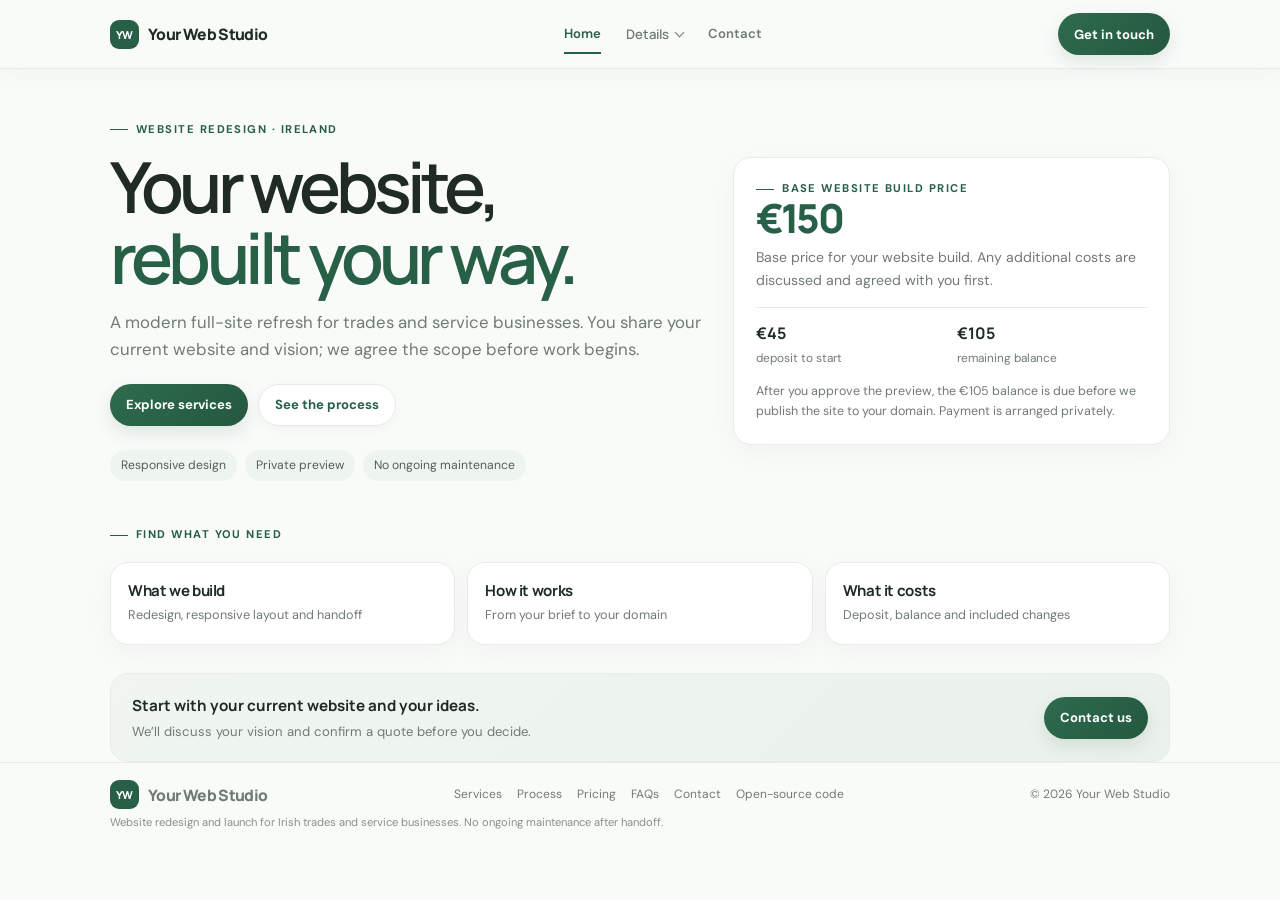
==== commit ac43e7f4: "Clarify deposit and remaining balance timing" ====
--- a/index.html
+++ b/index.html
@@ -1,8 +1,9 @@
 <!doctype html><html lang="en"><head><meta charset="utf-8"><meta name="viewport" content="width=device-width,initial-scale=1"><meta name="theme-color" content="#fbfcfa"><meta name="description" content="Website redesigns for Irish trades and service businesses. A clear €150 base website price, private preview and client-owned domain handoff."><title>Home — Your Web Studio</title><link rel="preconnect" href="https://fonts.googleapis.com"><link rel="preconnect" href="https://fonts.gstatic.com" crossorigin><link href="https://fonts.googleapis.com/css2?family=DM+Sans:wght@400;500;600;700&family=Manrope:wght@400;500;600;700;800&display=swap" rel="stylesheet"><link rel="stylesheet" href="styles.css"></head><body>
 <header class="site-header"><div class="wrap nav"><a class="brand" href="index.html"><span class="brand-mark">YW</span><span>Your Web Studio</span></a><nav class="nav-links" aria-label="Main navigation"><a href="index.html" aria-current="page">Home</a><details class="nav-dropdown"><summary>Details</summary><div class="dropdown-menu"><a href="services.html">Services</a><a href="process.html">Process</a><a href="pricing.html">Pricing</a><a href="faqs.html">FAQs</a></div></details><a href="contact.html">Contact</a></nav><a class="nav-cta" href="contact.html">Get in touch</a></div></header>
-<main><section class="hero"><div class="wrap hero-grid"><div class="hero-copy"><div class="eyebrow">Website redesign · Ireland</div><h1>Your website,<br><em>rebuilt your way.</em></h1><p>A modern full-site refresh for trades and service businesses. You share your current website and vision; we agree the scope before work begins.</p><div class="actions"><a class="button" href="services.html">Explore services</a><a class="button secondary" href="process.html">See the process</a></div><div class="highlights"><span>Responsive design</span><span>Private preview</span><span>No ongoing maintenance</span></div></div><aside class="price-panel"><div class="eyebrow">Base website build price</div><div class="price">€150</div><p>Base price for your website build. Any additional costs are discussed and agreed with you first.</p><div class="price-split"><div><strong>€45</strong><span>to start</span></div><div><strong>€105</strong><span>before launch</span></div></div><div class="small-note">No checkout on this website. Payment is arranged privately.</div></aside></div></section>
+<main><section class="hero"><div class="wrap hero-grid"><div class="hero-copy"><div class="eyebrow">Website redesign · Ireland</div><h1>Your website,<br><em>rebuilt your way.</em></h1><p>A modern full-site refresh for trades and service businesses. You share your current website and vision; we agree the scope before work begins.</p><div class="actions"><a class="button" href="services.html">Explore services</a><a class="button secondary" href="process.html">See the process</a></div><div class="highlights"><span>Responsive design</span><span>Private preview</span><span>No ongoing maintenance</span></div></div><aside class="price-panel"><div class="eyebrow">Base website build price</div><div class="price">€150</div><p>Base price for your website build. Any additional costs are discussed and agreed with you first.</p><div class="price-split"><div><strong>€45</strong><span>deposit to start</span></div><div><strong>€105</strong><span>remaining balance</span></div></div><div class="small-note">After you approve the preview, the €105 balance is due before we publish the site to your domain. Payment is arranged privately.</div></aside></div></section>
 <section class="wrap"><div class="eyebrow">Find what you need</div><div class="home-links"><a class="home-link" href="services.html"><strong>What we build</strong><span>Redesign, responsive layout and handoff</span></a><a class="home-link" href="process.html"><strong>How it works</strong><span>From your brief to your domain</span></a><a class="home-link" href="pricing.html"><strong>What it costs</strong><span>Deposit, balance and included changes</span></a></div><div class="home-contact"><div><strong>Start with your current website and your ideas.</strong><p>We’ll discuss your vision and confirm a quote before you decide.</p></div><a class="button" href="contact.html">Contact us</a></div></section></main>
 <footer class="footer"><div class="wrap"><div class="footer-inner"><a class="brand" href="index.html"><span class="brand-mark">YW</span><span>Your Web Studio</span></a><div class="footer-links"><a href="services.html">Services</a><a href="process.html">Process</a><a href="pricing.html">Pricing</a><a href="faqs.html">FAQs</a><a href="contact.html">Contact</a><a href="https://github.com/odysseyjakub/greatmaster7524demo">Open-source code</a></div><span>© <span id="year">2026</span> Your Web Studio</span></div><div class="foot-note">Website redesign and launch for Irish trades and service businesses. No ongoing maintenance after handoff.</div></div></footer><script>document.getElementById('year').textContent=new Date().getFullYear();</script></body></html>
 
 
 
+
--- a/styles.css
+++ b/styles.css
@@ -32,4 +32,11 @@
 @media(max-width:560px){.nav{gap:6px;min-height:54px}.brand{font-size:.74rem;gap:5px}.brand-mark{width:24px;height:24px}.nav-cta{display:none}.nav-links{gap:8px;flex:0 0 auto}.nav-links>a,.nav-dropdown>summary{font-size:.69rem;padding:5px 0}.dropdown-menu{left:auto;right:0;transform:none}.nav-dropdown[open] .dropdown-menu{animation:mobile-menu-appear .17s cubic-bezier(.2,.75,.25,1) both}@keyframes mobile-menu-appear{from{opacity:0;transform:translateY(-5px) scale(.98)}to{opacity:1;transform:translateY(0) scale(1)}}}
 @media(prefers-reduced-motion:reduce){*,*::before,*::after{animation-duration:.01ms!important;animation-iteration-count:1!important;scroll-behavior:auto!important;transition-duration:.01ms!important}}
 
+
+/* Keep the navigation dropdown independent from FAQ disclosure styling. */
+.nav-dropdown{border:0;padding:0;margin:0}
+.nav-dropdown>summary{display:inline-flex;align-items:center;justify-content:flex-start;gap:0;width:auto;border:0;padding:8px 0;margin:0;line-height:1.4}
+.nav-dropdown[open]>summary{border-bottom:0}
+.nav-dropdown>summary:after{flex:none}
+@media(max-width:560px){.nav-dropdown>summary{padding:5px 0}}
 
